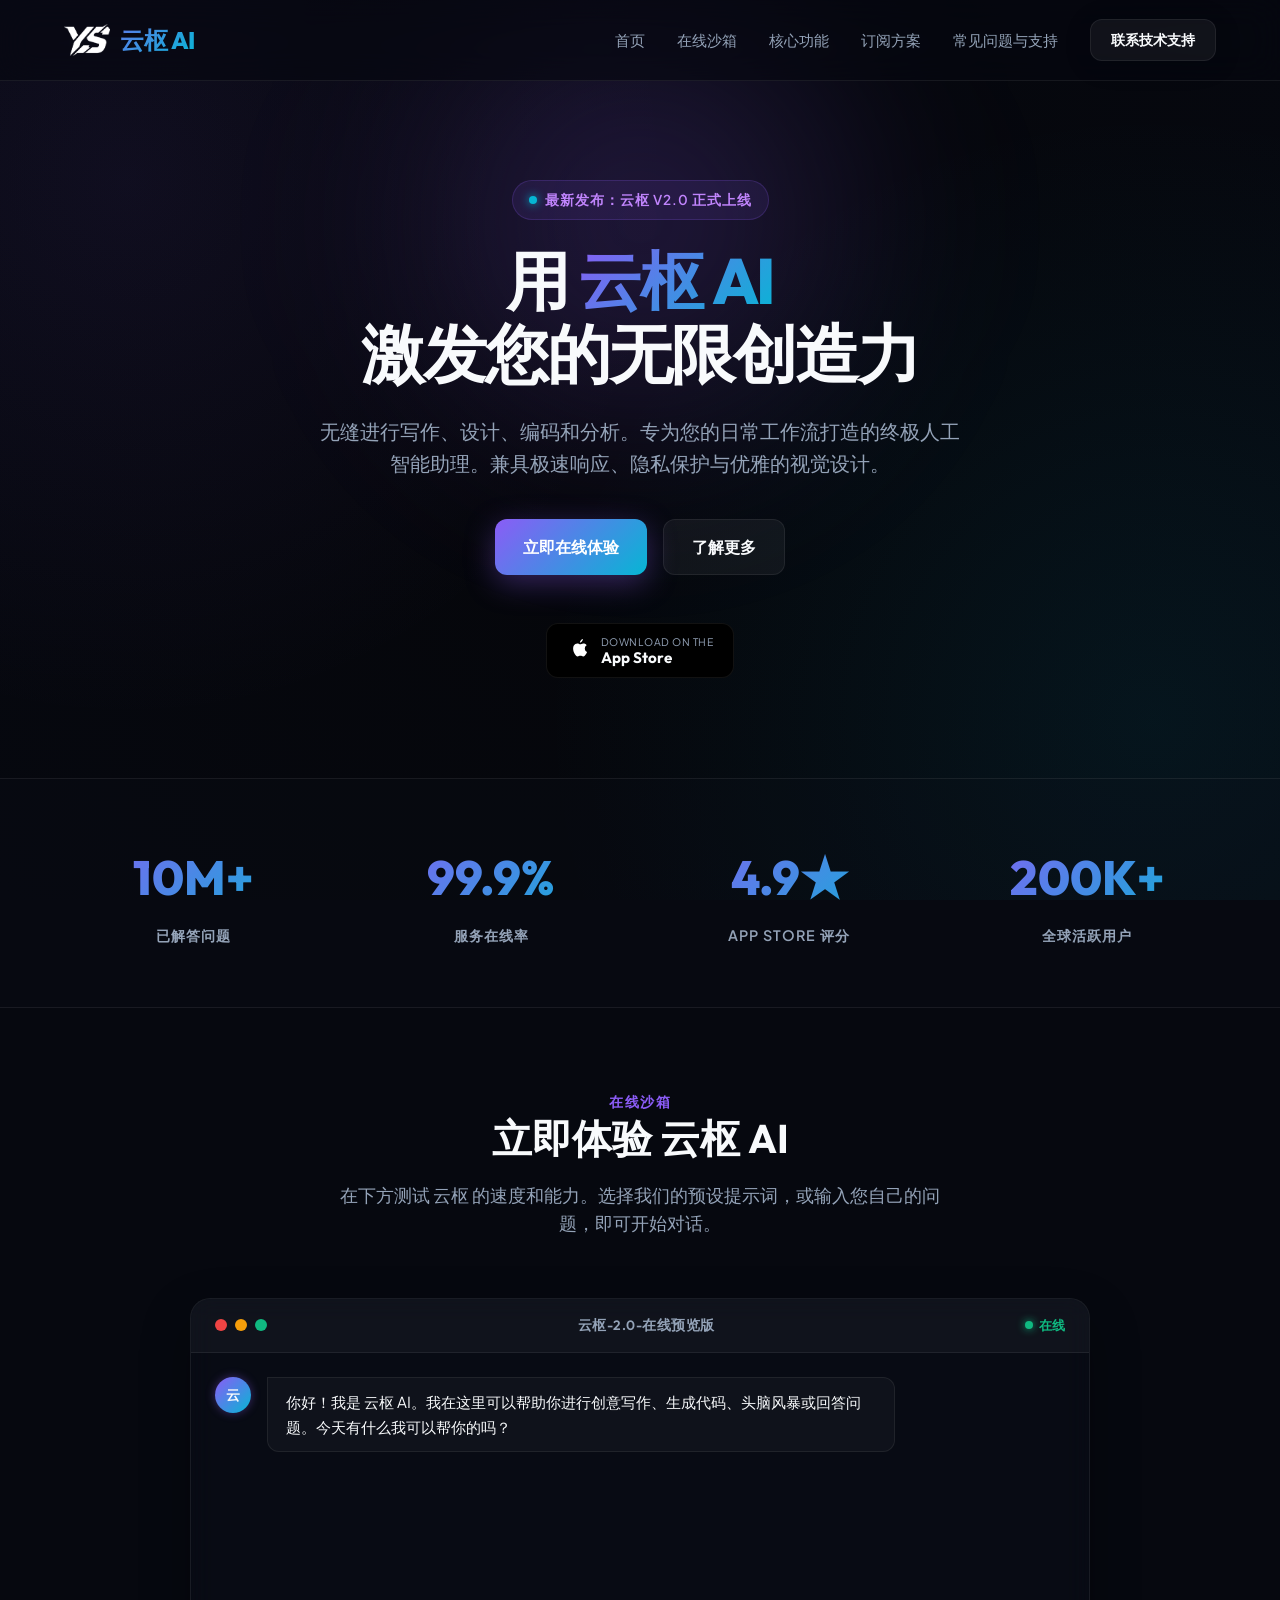
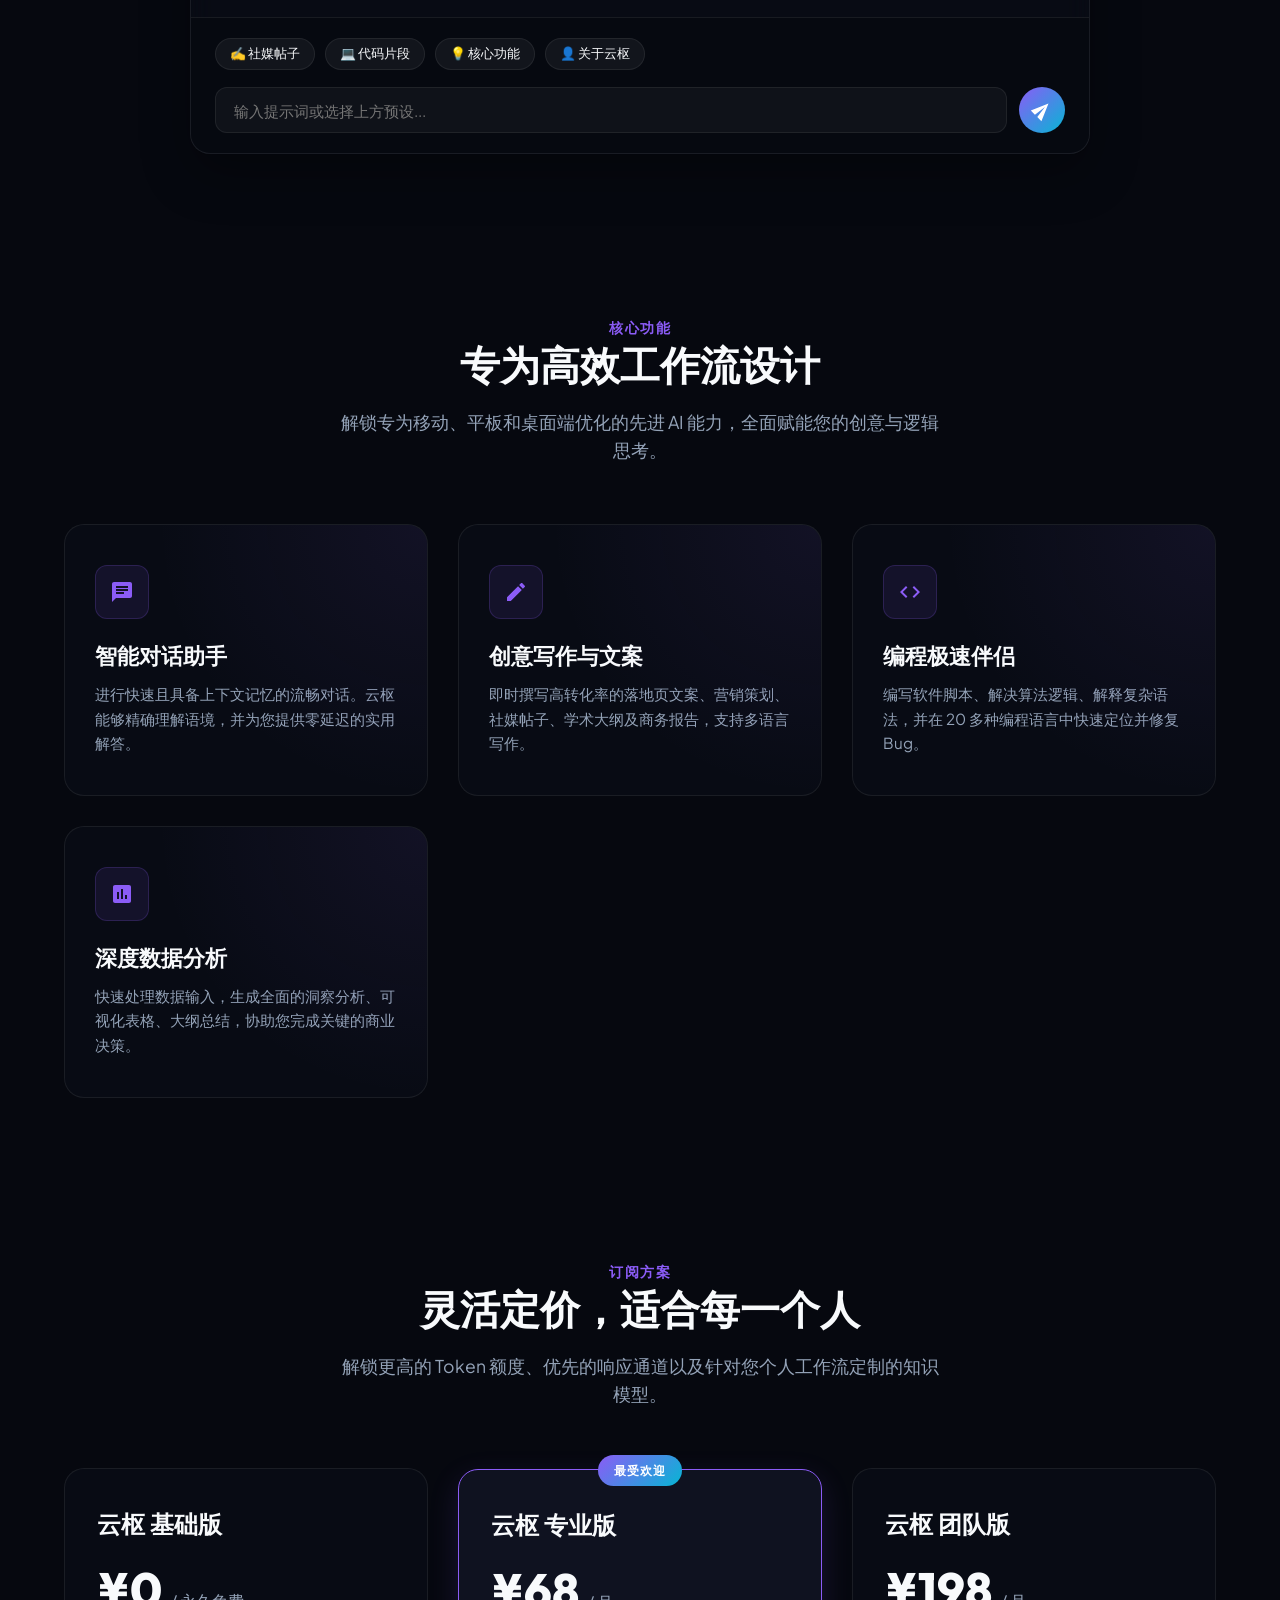
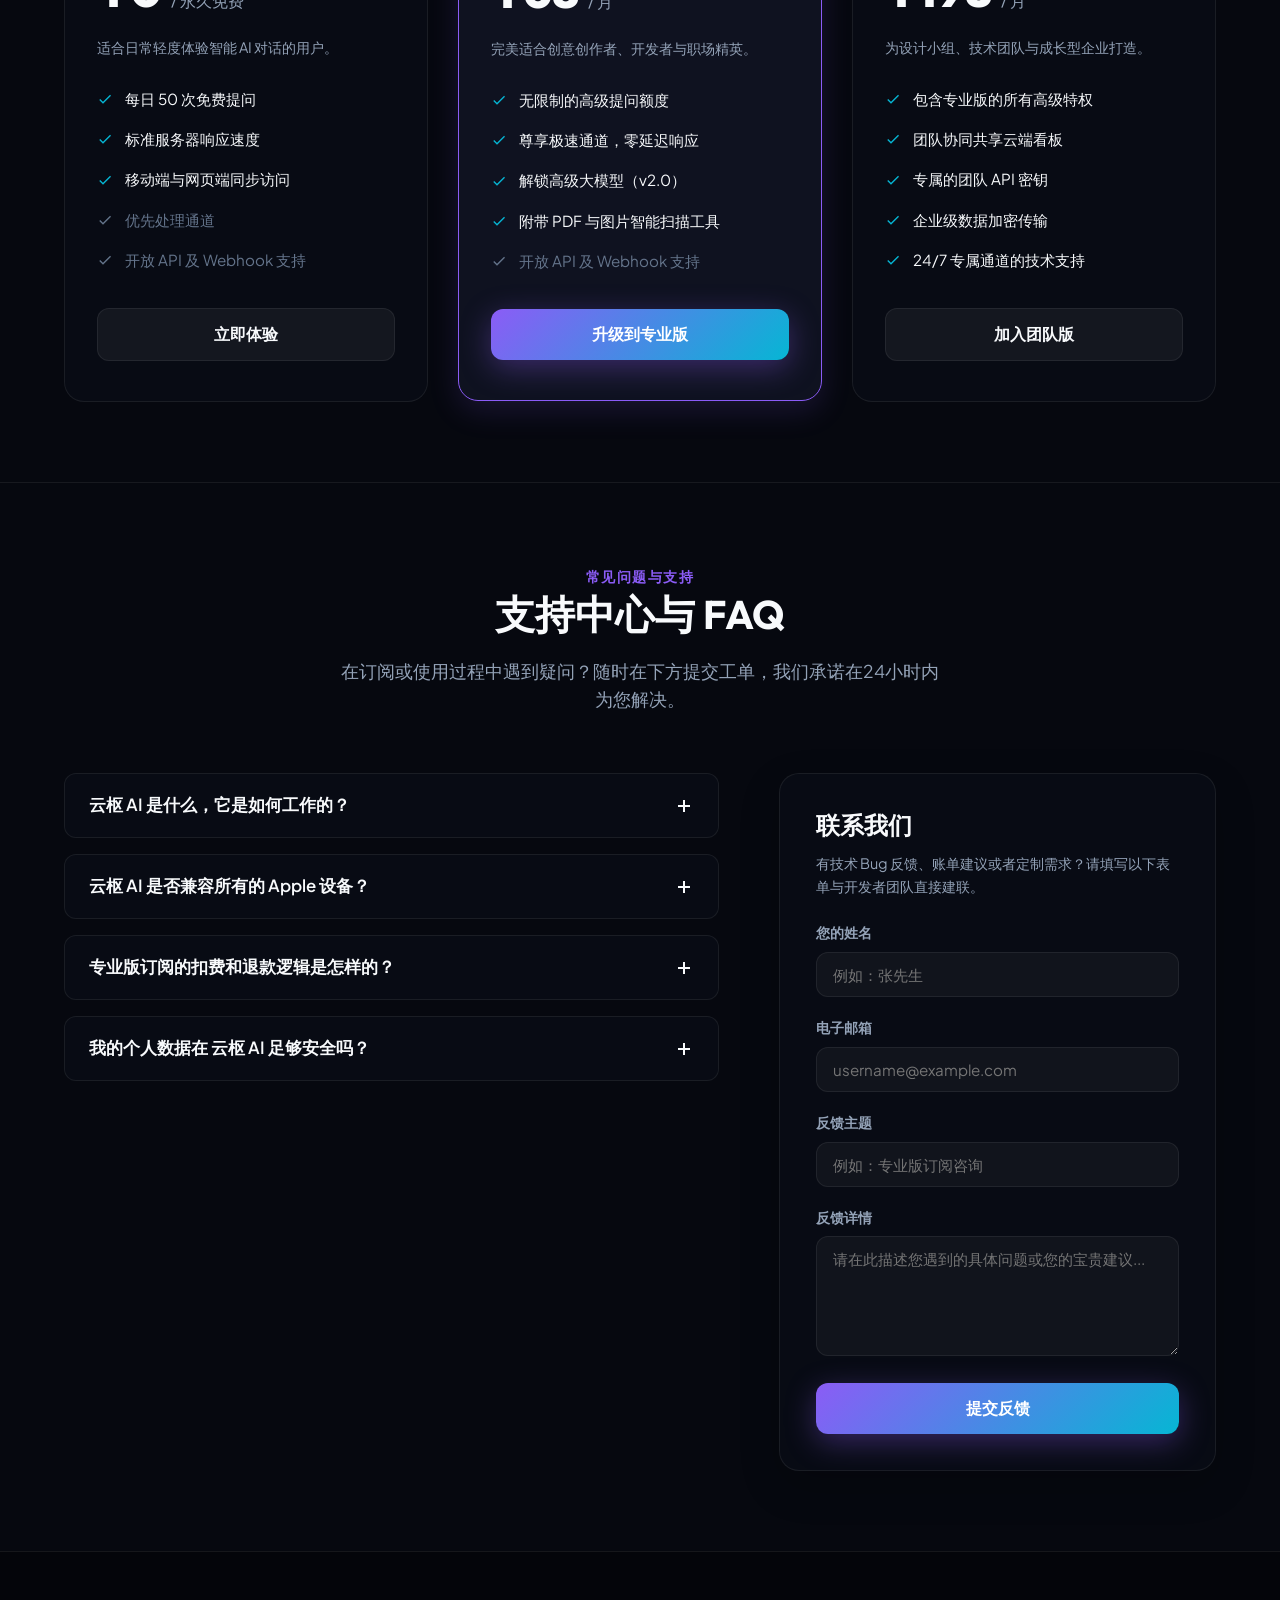
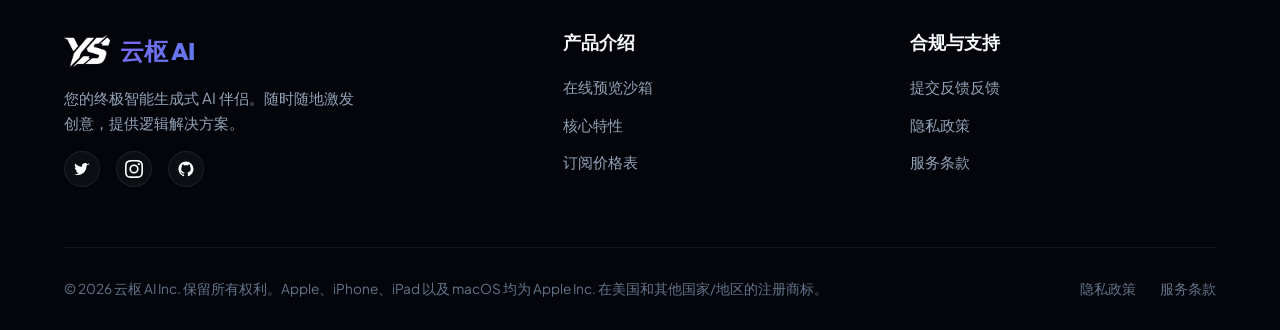
==== index.html @ c5711a29 "feat: init Yunshu AI official website landing page and policy pages" ====
<!DOCTYPE html>
<html lang="zh-CN">
<head>
  <meta charset="UTF-8">
  <meta name="viewport" content="width=device-width, initial-scale=1.0">
  <title>云枢 AI - 专为 iOS 与 macOS 打造的新一代 AI 伴侣</title>
  <meta name="description" content="云枢 AI 是一款旨在帮助您写作、编程、设计和创作的终极人工智能。速度飞快、保护隐私，并完美融入 Apple 生态系统。">
  
  <!-- SEO Tags -->
  <meta property="og:title" content="云枢 AI - 新一代 AI 智能助理">
  <meta property="og:description" content="无缝进行写作、设计、编码和分析。专为您的日常工作流打造的终极人工智能助理。">
  <meta property="og:type" content="website">
  
  <!-- Stylesheets -->
  <link rel="stylesheet" href="index.css">
</head>
<body>

  <!-- 头部 / 导航栏 -->
  <header class="header">
    <div class="container nav-container">
      <a href="index.html" class="logo">
        <img src="logo.png" alt="云枢 AI Logo" class="logo-img">
        云枢 AI
      </a>
      
      <nav class="nav-links" id="nav-links">
        <a href="#hero" class="nav-link">首页</a>
        <a href="#playground" class="nav-link">在线沙箱</a>
        <a href="#features" class="nav-link">核心功能</a>
        <a href="#pricing" class="nav-link">订阅方案</a>
        <a href="#faq" class="nav-link">常见问题与支持</a>
        <button class="nav-btn" onclick="window.location.href='#faq'">联系技术支持</button>
      </nav>

      <div class="menu-toggle" id="menu-toggle">
        <span></span>
        <span></span>
        <span></span>
      </div>
    </div>
  </header>

  <!-- 英雄展示区 -->
  <section id="hero" class="hero">
    <div class="hero-glow"></div>
    <div class="container">
      <div class="badge">
        <span class="badge-dot"></span>
        最新发布：云枢 v2.0 正式上线
      </div>
      
      <h1 class="hero-title">
        用 <span>云枢 AI</span> <br>激发您的无限创造力
      </h1>
      
      <p class="hero-desc">
        无缝进行写作、设计、编码和分析。专为您的日常工作流打造的终极人工智能助理。兼具极速响应、隐私保护与优雅的视觉设计。
      </p>
      
      <div class="hero-ctas">
        <a href="#playground" class="btn btn-primary">立即在线体验</a>
        <a href="#features" class="btn btn-secondary">了解更多</a>
      </div>

      <div class="app-badges">
        <a href="#" class="store-badge" id="download-appstore">
          <svg viewBox="0 0 512 512">
            <path d="M380.6 222.8c-1.9-46.7 38.1-69.1 40-70.2-21.7-31.9-55.8-36.2-67.7-36.7-28.5-2.9-55.8 17-70.3 17-14.4 0-37.1-16.7-60.7-16.2-31 0.4-59.7 18-75.7 45.8-32.5 56.4-8.3 140.3 23 185.5 15.4 22.2 33.3 46.9 57.3 46 23.2-0.9 31.9-15 60.1-15 28.1 0 36.1 15 60.3 14.4 24.7-0.4 40.4-22.3 55.5-44.3 17.5-25.5 24.7-50.2 25.1-51.5-0.5-0.2-48.3-18.5-48.8-74.1zM317.9 76.5c23.2-28.2 22.1-53.7 22.1-53.7s-22.4 0.9-45.6 28.2c-20.7 24.3-18.6 48.7-18.6 48.7s20.6 1.8 42.1-23.2z"/>
          </svg>
          <div class="store-badge-text">
            <span class="store-badge-subtext">Download on the</span>
            <span class="store-badge-maintext">App Store</span>
          </div>
        </a>
      </div>
    </div>
  </section>

  <!-- 数据统计区 -->
  <section class="stats-section">
    <div class="container stats-grid">
      <div class="stat-item">
        <span class="stat-number">10M+</span>
        <span class="stat-label">已解答问题</span>
      </div>
      <div class="stat-item">
        <span class="stat-number">99.9%</span>
        <span class="stat-label">服务在线率</span>
      </div>
      <div class="stat-item">
        <span class="stat-number">4.9★</span>
        <span class="stat-label">App Store 评分</span>
      </div>
      <div class="stat-item">
        <span class="stat-number">200K+</span>
        <span class="stat-label">全球活跃用户</span>
      </div>
    </div>
  </section>

  <!-- 互动沙箱 -->
  <section id="playground" class="playground-section">
    <div class="container">
      <div class="section-header">
        <span class="section-subtitle">在线沙箱</span>
        <h2 class="section-title">立即体验 云枢 AI</h2>
        <p class="section-desc">在下方测试 云枢 的速度和能力。选择我们的预设提示词，或输入您自己的问题，即可开始对话。</p>
      </div>

      <div class="simulator-container">
        <!-- 模拟器头部 -->
        <div class="sim-header">
          <div class="sim-dots">
            <div class="sim-dot sim-dot-red"></div>
            <div class="sim-dot sim-dot-yellow"></div>
            <div class="sim-dot sim-dot-green"></div>
          </div>
          <div class="sim-title">云枢-2.0-在线预览版</div>
          <div class="sim-status">
            <span class="sim-status-dot"></span>
            在线
          </div>
        </div>

        <!-- 聊天历史区 -->
        <div class="sim-body">
          <div class="chat-history" id="chat-history">
            <!-- 初始欢迎语 -->
            <div class="chat-msg chat-msg-bot">
              <div class="chat-avatar chat-avatar-bot">云</div>
              <div class="chat-bubble chat-bubble-bot">
                你好！我是 云枢 AI。我在这里可以帮助你进行创意写作、生成代码、头脑风暴或回答问题。今天有什么我可以帮你的吗？
              </div>
            </div>
          </div>

          <!-- 输入区域 -->
          <div class="sim-input-area">
            <div class="sim-prompts">
              <button class="sim-prompt-tag" data-prompt="写一篇关于 AI 的社媒帖子。">✍️ 社媒帖子</button>
              <button class="sim-prompt-tag" data-prompt="生成一个网页设计的代码片段。">💻 代码片段</button>
              <button class="sim-prompt-tag" data-prompt="你能帮我做什么？">💡 核心功能</button>
              <button class="sim-prompt-tag" data-prompt="谁创造了你？">👤 关于云枢</button>
            </div>
            
            <form class="sim-form" id="sim-form">
              <input type="text" class="sim-input" id="sim-input" placeholder="输入提示词或选择上方预设..." autocomplete="off">
              <button type="submit" class="sim-send-btn">
                <svg viewBox="0 0 24 24">
                  <path d="M2.01 21L23 12 2.01 3 2 10l15 2-15 2z"/>
                </svg>
              </button>
            </form>
          </div>
        </div>
      </div>
    </div>
  </section>

  <!-- 核心功能区 -->
  <section id="features" class="features-section">
    <div class="container">
      <div class="section-header">
        <span class="section-subtitle">核心功能</span>
        <h2 class="section-title">专为高效工作流设计</h2>
        <p class="section-desc">解锁专为移动、平板和桌面端优化的先进 AI 能力，全面赋能您的创意与逻辑思考。</p>
      </div>

      <div class="features-grid">
        <!-- 功能 1 -->
        <div class="feature-card">
          <div class="feature-icon-wrapper">
            <!-- 消息气泡图标 -->
            <svg viewBox="0 0 24 24"><path d="M20 2H4c-1.1 0-1.99.9-1.99 2L2 22l4-4h14c1.1 0 2-.9 2-2V4c0-1.1-.9-2-2-2zM6 9h12v2H6V9zm8 5H6v-2h8v2zm4-6H6V6h12v2z"/></svg>
          </div>
          <h3 class="feature-title">智能对话助手</h3>
          <p class="feature-text">进行快速且具备上下文记忆的流畅对话。云枢 能够精确理解语境，并为您提供零延迟的实用解答。</p>
        </div>

        <!-- 功能 2 -->
        <div class="feature-card">
          <div class="feature-icon-wrapper">
            <!-- 笔/编辑图标 -->
            <svg viewBox="0 0 24 24"><path d="M3 17.25V21h3.75L17.81 9.94l-3.75-3.75L3 17.25zM20.71 7.04c.39-.39.39-1.02 0-1.41l-2.34-2.34c-.39-.39-1.02-.39-1.41 0l-1.83 1.83 3.75 3.75 1.83-1.83z"/></svg>
          </div>
          <h3 class="feature-title">创意写作与文案</h3>
          <p class="feature-text">即时撰写高转化率的落地页文案、营销策划、社媒帖子、学术大纲及商务报告，支持多语言写作。</p>
        </div>

        <!-- 功能 3 -->
        <div class="feature-card">
          <div class="feature-icon-wrapper">
            <!-- 代码图标 -->
            <svg viewBox="0 0 24 24"><path d="M9.4 16.6L4.8 12l4.6-4.6L8 6l-6 6 6 6 1.4-1.4zm5.2 0l4.6-4.6-4.6-4.6L16 6l6 6-6 6-1.4-1.4z"/></svg>
          </div>
          <h3 class="feature-title">编程极速伴侣</h3>
          <p class="feature-text">编写软件脚本、解决算法逻辑、解释复杂语法，并在 20 多种编程语言中快速定位并修复 Bug。</p>
        </div>

        <!-- 功能 4 -->
        <div class="feature-card">
          <div class="feature-icon-wrapper">
            <!-- 统计图表图标 -->
            <svg viewBox="0 0 24 24"><path d="M19 3H5c-1.1 0-2 .9-2 2v14c0 1.1.9 2 2 2h14c1.1 0 2-.9 2-2V5c0-1.1-.9-2-2-2zM9 17H7v-7h2v7zm4 0h-2V7h2v10zm4 0h-2v-4h2v4z"/></svg>
          </div>
          <h3 class="feature-title">深度数据分析</h3>
          <p class="feature-text">快速处理数据输入，生成全面的洞察分析、可视化表格、大纲总结，协助您完成关键的商业决策。</p>
        </div>
      </div>
    </div>
  </section>

  <!-- 订阅方案区 -->
  <section id="pricing" class="pricing-section">
    <div class="container">
      <div class="section-header">
        <span class="section-subtitle">订阅方案</span>
        <h2 class="section-title">灵活定价，适合每一个人</h2>
        <p class="section-desc">解锁更高的 Token 额度、优先的响应通道以及针对您个人工作流定制的知识模型。</p>
      </div>

      <div class="pricing-grid">
        <!-- 方案 1 -->
        <div class="pricing-card">
          <div class="price-header">
            <h3 class="price-name">云枢 基础版</h3>
            <div class="price-cost">¥0 <span>/ 永久免费</span></div>
            <p class="price-desc">适合日常轻度体验智能 AI 对话的用户。</p>
          </div>
          <ul class="price-features">
            <li><svg viewBox="0 0 24 24"><path d="M9 16.17L4.83 12l-1.42 1.41L9 19 21 7l-1.41-1.41z"/></svg> 每日 50 次免费提问</li>
            <li><svg viewBox="0 0 24 24"><path d="M9 16.17L4.83 12l-1.42 1.41L9 19 21 7l-1.41-1.41z"/></svg> 标准服务器响应速度</li>
            <li><svg viewBox="0 0 24 24"><path d="M9 16.17L4.83 12l-1.42 1.41L9 19 21 7l-1.41-1.41z"/></svg> 移动端与网页端同步访问</li>
            <li class="disabled"><svg viewBox="0 0 24 24"><path d="M9 16.17L4.83 12l-1.42 1.41L9 19 21 7l-1.41-1.41z"/></svg> 优先处理通道</li>
            <li class="disabled"><svg viewBox="0 0 24 24"><path d="M9 16.17L4.83 12l-1.42 1.41L9 19 21 7l-1.41-1.41z"/></svg> 开放 API 及 Webhook 支持</li>
          </ul>
          <button class="btn btn-secondary price-btn" onclick="window.location.href='#faq'">立即体验</button>
        </div>

        <!-- 方案 2 -->
        <div class="pricing-card popular">
          <span class="popular-badge">最受欢迎</span>
          <div class="price-header">
            <h3 class="price-name">云枢 专业版</h3>
            <div class="price-cost">¥68 <span>/ 月</span></div>
            <p class="price-desc">完美适合创意创作者、开发者与职场精英。</p>
          </div>
          <ul class="price-features">
            <li><svg viewBox="0 0 24 24"><path d="M9 16.17L4.83 12l-1.42 1.41L9 19 21 7l-1.41-1.41z"/></svg> 无限制的高级提问额度</li>
            <li><svg viewBox="0 0 24 24"><path d="M9 16.17L4.83 12l-1.42 1.41L9 19 21 7l-1.41-1.41z"/></svg> 尊享极速通道，零延迟响应</li>
            <li><svg viewBox="0 0 24 24"><path d="M9 16.17L4.83 12l-1.42 1.41L9 19 21 7l-1.41-1.41z"/></svg> 解锁高级大模型（v2.0）</li>
            <li><svg viewBox="0 0 24 24"><path d="M9 16.17L4.83 12l-1.42 1.41L9 19 21 7l-1.41-1.41z"/></svg> 附带 PDF 与图片智能扫描工具</li>
            <li class="disabled"><svg viewBox="0 0 24 24"><path d="M9 16.17L4.83 12l-1.42 1.41L9 19 21 7l-1.41-1.41z"/></svg> 开放 API 及 Webhook 支持</li>
          </ul>
          <button class="btn btn-primary price-btn" onclick="window.location.href='#faq'">升级到专业版</button>
        </div>

        <!-- 方案 3 -->
        <div class="pricing-card">
          <div class="price-header">
            <h3 class="price-name">云枢 团队版</h3>
            <div class="price-cost">¥198 <span>/ 月</span></div>
            <p class="price-desc">为设计小组、技术团队与成长型企业打造。</p>
          </div>
          <ul class="price-features">
            <li><svg viewBox="0 0 24 24"><path d="M9 16.17L4.83 12l-1.42 1.41L9 19 21 7l-1.41-1.41z"/></svg> 包含专业版的所有高级特权</li>
            <li><svg viewBox="0 0 24 24"><path d="M9 16.17L4.83 12l-1.42 1.41L9 19 21 7l-1.41-1.41z"/></svg> 团队协同共享云端看板</li>
            <li><svg viewBox="0 0 24 24"><path d="M9 16.17L4.83 12l-1.42 1.41L9 19 21 7l-1.41-1.41z"/></svg> 专属的团队 API 密钥</li>
            <li><svg viewBox="0 0 24 24"><path d="M9 16.17L4.83 12l-1.42 1.41L9 19 21 7l-1.41-1.41z"/></svg> 企业级数据加密传输</li>
            <li><svg viewBox="0 0 24 24"><path d="M9 16.17L4.83 12l-1.42 1.41L9 19 21 7l-1.41-1.41z"/></svg> 24/7 专属通道的技术支持</li>
          </ul>
          <button class="btn btn-secondary price-btn" onclick="window.location.href='#faq'">加入团队版</button>
        </div>
      </div>
    </div>
  </section>

  <!-- 常见问题及反馈区 -->
  <section id="faq" class="faq-support-section">
    <div class="container">
      <div class="section-header">
        <span class="section-subtitle">常见问题与支持</span>
        <h2 class="section-title">支持中心与 FAQ</h2>
        <p class="section-desc">在订阅或使用过程中遇到疑问？随时在下方提交工单，我们承诺在24小时内为您解决。</p>
      </div>

      <div class="faq-support-grid">
        <!-- 折叠 FAQ 列表 -->
        <div class="faq-list">
          <div class="faq-item">
            <button class="faq-question">
              云枢 AI 是什么，它是如何工作的？
              <span class="faq-icon"></span>
            </button>
            <div class="faq-answer">
              <p>云枢 AI 是一款新一代的智能生成式助手，基于高度优化的深度学习语言模型运行。它可以与您的客户端应用安全连接，对您的自然语言指令进行深度意图解析，并实时生成相应的文字、代码或分析方案。</p>
            </div>
          </div>

          <div class="faq-item">
            <button class="faq-question">
              云枢 AI 是否兼容所有的 Apple 设备？
              <span class="faq-icon"></span>
            </button>
            <div class="faq-answer">
              <p>是的！云枢 AI 原生支持 iOS (iPhone)、iPadOS (iPad) 以及 macOS (Mac) 系统。您在 App Store 中购买的专业订阅会自动同步到您的 iCloud 账户中，实现多端无缝使用。</p>
            </div>
          </div>

          <div class="faq-item">
            <button class="faq-question">
              专业版订阅的扣费和退款逻辑是怎样的？
              <span class="faq-icon"></span>
            </button>
            <div class="faq-answer">
              <p>所有的付款均通过苹果官方 App Store 的应用内购买 (In-App Purchase) 体系处理，安全合规。您可以随时在 iOS 系统的 Apple ID 订阅管理面板中修改或取消自动续费。退款事项需遵守 App Store 标准退款协议进行办理。</p>
            </div>
          </div>

          <div class="faq-item">
            <button class="faq-question">
              我的个人数据在 云枢 AI 足够安全吗？
              <span class="faq-icon"></span>
            </button>
            <div class="faq-answer">
              <p>我们极其重视隐私保护。所有数据通信都使用 TLS 1.3 等行业领先的传输加密技术。未经您的明确授权，我们不会保留或训练您的对话记录与图片数据，确保您的创作属于隐私且归您个人所有。</p>
            </div>
          </div>
        </div>

        <!-- 提审联系表单 -->
        <div class="support-card">
          <h3 class="support-title">联系我们</h3>
          <p class="support-desc">有技术 Bug 反馈、账单建议或者定制需求？请填写以下表单与开发者团队直接建联。</p>
          
          <form id="support-form">
            <div class="form-group">
              <label for="name" class="form-label">您的姓名</label>
              <input type="text" id="name" class="form-control" placeholder="例如：张先生" required>
            </div>
            
            <div class="form-group">
              <label for="email" class="form-label">电子邮箱</label>
              <input type="email" id="email" class="form-control" placeholder="username@example.com" required>
            </div>
            
            <div class="form-group">
              <label for="subject" class="form-label">反馈主题</label>
              <input type="text" id="subject" class="form-control" placeholder="例如：专业版订阅咨询" required>
            </div>
            
            <div class="form-group">
              <label for="message" class="form-label">反馈详情</label>
              <textarea id="message" class="form-control" placeholder="请在此描述您遇到的具体问题或您的宝贵建议..." required></textarea>
            </div>
            
            <button type="submit" class="btn btn-primary form-submit-btn">提交反馈</button>
            
            <!-- 提交成功提示 -->
            <div class="form-success-msg" id="form-success">
              ✓ 信息发送成功！我们的技术团队将尽快与您建联。
            </div>
          </form>
        </div>
      </div>
    </div>
  </section>

  <!-- 页脚 -->
  <footer class="footer">
    <div class="container">
      <div class="footer-grid">
        <div class="footer-brand">
          <a href="#" class="logo">
            <img src="logo.png" alt="云枢 AI Logo" class="logo-img">
            云枢 AI
          </a>
          <p class="footer-desc">您的终极智能生成式 AI 伴侣。随时随地激发创意，提供逻辑解决方案。</p>
          <div class="footer-socials">
            <a href="#" class="social-link">
              <svg viewBox="0 0 24 24"><path d="M22.46 6c-.77.35-1.6.58-2.46.69.88-.53 1.56-1.37 1.88-2.38-.83.5-1.75.85-2.72 1.05C18.37 4.5 17.26 4 16 4c-2.35 0-4.27 1.92-4.27 4.29 0 .34.04.67.11.98C8.28 9.09 5.11 7.38 3 4.79c-.37.63-.58 1.37-.58 2.15 0 1.49.75 2.81 1.91 3.56-.71 0-1.37-.2-1.95-.5v.03c0 2.08 1.48 3.82 3.44 4.21a4.2 4.2 0 0 1-1.93.07 4.28 4.28 0 0 0 4 2.98 8.6 8.6 0 0 1-5.36 1.85c-.35 0-.69-.02-1.03-.06A12.08 12.08 0 0 0 6.29 20c7.55 0 11.68-6.26 11.68-11.68 0-.18 0-.35-.01-.53.8-.57 1.5-1.3 2.05-2.13h-.05z"/></svg>
            </a>
            <a href="#" class="social-link">
              <svg viewBox="0 0 24 24"><path d="M12 2.163c3.204 0 3.584.012 4.85.07 3.252.148 4.771 1.691 4.919 4.919.058 1.265.069 1.645.069 4.849 0 3.205-.012 3.584-.069 4.849-.149 3.225-1.664 4.771-4.919 4.919-1.266.058-1.644.07-4.85.07-3.204 0-3.584-.012-4.849-.07-3.26-.149-4.771-1.699-4.919-4.92-.058-1.265-.07-1.644-.07-4.849 0-3.204.013-3.583.07-4.849.149-3.227 1.664-4.771 4.919-4.919 1.266-.057 1.645-.069 4.849-.069zM12 0C8.741 0 8.333.014 7.053.072 2.695.272.273 2.69.073 7.051.014 8.333 0 8.741 0 12c0 3.259.014 3.668.072 4.948.2 4.358 2.618 6.78 6.98 6.98 1.281.058 1.689.072 4.948.072 3.259 0 3.668-.014 4.948-.072 4.354-.2 6.782-2.618 6.979-6.98.059-1.28.073-1.689.073-4.948 0-3.259-.014-3.667-.072-4.947-.196-4.354-2.617-6.78-6.979-6.98C15.668.014 15.259 0 12 0zm0 5.838a6.162 6.162 0 1 0 0 12.324 6.162 6.162 0 0 0 0-12.324zM12 16a4 4 0 1 1 0-8 4 4 0 0 1 0 8zm6.406-11.845a1.44 1.44 0 1 0 0 2.881 1.44 1.44 0 0 0 0-2.881z"/></svg>
            </a>
            <a href="#" class="social-link">
              <svg viewBox="0 0 24 24"><path d="M12 2C6.48 2 2 6.48 2 12c0 4.42 2.87 8.17 6.84 9.5.5.08.66-.23.66-.5v-1.69c-2.77.6-3.36-1.34-3.36-1.34-.46-1.16-1.11-1.47-1.11-1.47-.9-.62.07-.6.07-.6 1 .07 1.53 1.03 1.53 1.03.9 1.52 2.34 1.07 2.91.83.09-.65.35-1.09.63-1.34-2.22-.25-4.55-1.11-4.55-4.92 0-1.11.38-2 1.03-2.71-.1-.25-.45-1.29.1-2.64 0 0 .84-.27 2.75 1.02.79-.22 1.65-.33 2.5-.33.85 0 1.71.11 2.5.33 1.91-1.29 2.75-1.02 2.75-1.02.55 1.35.2 2.39.1 2.64.65.71 1.03 1.6 1.03 2.71 0 3.82-2.34 4.66-4.57 4.91.36.31.69.92.69 1.85V21c0 .27.16.59.67.5C19.14 20.16 22 16.42 22 12A10 10 0 0 0 12 2z"/></svg>
            </a>
          </div>
        </div>

        <div class="footer-links-col">
          <h4 class="footer-links-title">产品介绍</h4>
          <ul class="footer-links">
            <li><a href="#playground" class="footer-link">在线预览沙箱</a></li>
            <li><a href="#features" class="footer-link">核心特性</a></li>
            <li><a href="#pricing" class="footer-link">订阅价格表</a></li>
          </ul>
        </div>

        <div class="footer-links-col">
          <h4 class="footer-links-title">合规与支持</h4>
          <ul class="footer-links">
            <li><a href="#faq" class="footer-link">提交反馈反馈</a></li>
            <li><a href="privacy.html" class="footer-link">隐私政策</a></li>
            <li><a href="terms.html" class="footer-link">服务条款</a></li>
          </ul>
        </div>
      </div>

      <div class="footer-bottom">
        <p>&copy; 2026 云枢 AI Inc. 保留所有权利。Apple、iPhone、iPad 以及 macOS 均为 Apple Inc. 在美国和其他国家/地区的注册商标。</p>
        <div class="footer-bottom-links">
          <a href="privacy.html" class="footer-bottom-link">隐私政策</a>
          <a href="terms.html" class="footer-bottom-link">服务条款</a>
        </div>
      </div>
    </div>
  </footer>

  <!-- Scripts -->
  <script src="app.js"></script>
</body>
</html>
---- index.css ----
@import url('https://fonts.googleapis.com/css2?family=Outfit:wght@300;400;500;600;700;800&family=Plus+Jakarta+Sans:wght@300;400;500;600;700&display=swap');

/* --- DESIGN SYSTEM TOKENS --- */
:root {
  --font-title: 'Outfit', -apple-system, BlinkMacSystemFont, "Segoe UI", Roboto, sans-serif;
  --font-body: 'Plus Jakarta Sans', -apple-system, BlinkMacSystemFont, "Segoe UI", Roboto, sans-serif;

  /* Colors */
  --bg-main: #06080F;
  --bg-card: rgba(13, 17, 28, 0.45);
  --bg-card-hover: rgba(20, 27, 45, 0.6);
  --border-color: rgba(255, 255, 255, 0.07);
  --border-hover: rgba(139, 92, 246, 0.3);
  
  --primary: #8B5CF6;       /* Violet */
  --primary-rgb: 139, 92, 246;
  --secondary: #06B6D4;     /* Cyan */
  --secondary-rgb: 6, 182, 212;
  --accent: #EC4899;        /* Pink */
  
  --text-main: #F8FAFC;
  --text-muted: #94A3B8;
  --text-dark: #64748B;
  
  /* Gradients */
  --grad-hero: linear-gradient(135deg, #8B5CF6 0%, #06B6D4 100%);
  --grad-accent: linear-gradient(135deg, #EC4899 0%, #8B5CF6 100%);
  --grad-dark: linear-gradient(180deg, #090D1A 0%, #05070C 100%);
  
  /* Layout */
  --max-width: 1200px;
  --radius-lg: 20px;
  --radius-md: 12px;
  --radius-sm: 8px;
  --transition: all 0.3s cubic-bezier(0.4, 0, 0.2, 1);
}

/* --- RESET & BASIC STYLES --- */
*, *::before, *::after {
  box-sizing: border-box;
  margin: 0;
  padding: 0;
}

html {
  scroll-behavior: smooth;
  font-size: 16px;
}

body {
  background-color: var(--bg-main);
  background-image: 
    radial-gradient(circle at 10% 20%, rgba(139, 92, 246, 0.08) 0%, transparent 40%),
    radial-gradient(circle at 90% 80%, rgba(6, 182, 212, 0.08) 0%, transparent 45%),
    radial-gradient(circle at 50% 50%, rgba(5, 6, 10, 1) 0%, rgba(6, 8, 15, 1) 100%);
  background-attachment: fixed;
  color: var(--text-main);
  font-family: var(--font-body);
  line-height: 1.6;
  overflow-x: hidden;
  -webkit-font-smoothing: antialiased;
}

h1, h2, h3, h4, h5, h6 {
  font-family: var(--font-title);
  font-weight: 700;
  line-height: 1.25;
}

a {
  color: inherit;
  text-decoration: none;
  transition: var(--transition);
}

img {
  max-width: 100%;
  height: auto;
  display: block;
}

button, input, textarea {
  font-family: inherit;
  background: none;
  border: none;
  color: inherit;
}

/* --- SCROLLBAR --- */
::-webkit-scrollbar {
  width: 10px;
}
::-webkit-scrollbar-track {
  background: var(--bg-main);
}
::-webkit-scrollbar-thumb {
  background: rgba(255, 255, 255, 0.1);
  border-radius: 5px;
}
::-webkit-scrollbar-thumb:hover {
  background: var(--primary);
}

/* --- CONTAINER --- */
.container {
  width: 100%;
  max-width: var(--max-width);
  margin: 0 auto;
  padding: 0 24px;
}

/* --- HEADER & NAVIGATION --- */
.header {
  position: fixed;
  top: 0;
  left: 0;
  width: 100%;
  z-index: 1000;
  background: rgba(6, 8, 15, 0.6);
  backdrop-filter: blur(16px);
  -webkit-backdrop-filter: blur(16px);
  border-bottom: 1px solid var(--border-color);
  transition: var(--transition);
}

.header.scrolled {
  background: rgba(6, 8, 15, 0.85);
  border-bottom-color: rgba(255, 255, 255, 0.1);
}

.nav-container {
  display: flex;
  justify-content: space-between;
  align-items: center;
  height: 80px;
}

.logo {
  display: flex;
  align-items: center;
  gap: 10px;
  font-family: var(--font-title);
  font-size: 1.5rem;
  font-weight: 800;
  letter-spacing: -0.5px;
  background: var(--grad-hero);
  -webkit-background-clip: text;
  -webkit-text-fill-color: transparent;
}

.logo-img {
  height: 32px;
  width: auto;
  display: block;
  filter: invert(1) brightness(1.2);
  transition: var(--transition);
}

.logo-img:hover {
  filter: invert(1) brightness(1.5) drop-shadow(0 0 10px rgba(139, 92, 246, 0.6));
}

.nav-links {
  display: flex;
  align-items: center;
  gap: 32px;
}

.nav-link {
  font-weight: 500;
  color: var(--text-muted);
  font-size: 0.95rem;
}

.nav-link:hover, .nav-link.active {
  color: var(--text-main);
  text-shadow: 0 0 8px rgba(255, 255, 255, 0.3);
}

.nav-btn {
  display: inline-flex;
  align-items: center;
  justify-content: center;
  padding: 10px 20px;
  background: rgba(255, 255, 255, 0.05);
  border: 1px solid var(--border-color);
  border-radius: var(--radius-md);
  font-weight: 600;
  font-size: 0.9rem;
  cursor: pointer;
  box-shadow: 0 4px 30px rgba(0, 0, 0, 0.1);
}

.nav-btn:hover {
  background: var(--grad-hero);
  border-color: transparent;
  box-shadow: 0 0 20px rgba(139, 92, 246, 0.4);
  transform: translateY(-2px);
}

.menu-toggle {
  display: none;
  flex-direction: column;
  gap: 6px;
  cursor: pointer;
  z-index: 1001;
}

.menu-toggle span {
  display: block;
  width: 25px;
  height: 2px;
  background-color: var(--text-main);
  border-radius: 2px;
  transition: var(--transition);
}

/* --- BUTTONS --- */
.btn {
  display: inline-flex;
  align-items: center;
  justify-content: center;
  gap: 8px;
  padding: 14px 28px;
  border-radius: var(--radius-md);
  font-weight: 600;
  font-size: 1rem;
  cursor: pointer;
  transition: var(--transition);
}

.btn-primary {
  background: var(--grad-hero);
  color: #fff;
  box-shadow: 0 8px 30px rgba(139, 92, 246, 0.35);
  position: relative;
  overflow: hidden;
}

.btn-primary::before {
  content: '';
  position: absolute;
  top: 0;
  left: -100%;
  width: 100%;
  height: 100%;
  background: linear-gradient(
    90deg,
    transparent,
    rgba(255, 255, 255, 0.2),
    transparent
  );
  transition: 0.5s;
}

.btn-primary:hover::before {
  left: 100%;
}

.btn-primary:hover {
  transform: translateY(-2px);
  box-shadow: 0 12px 35px rgba(139, 92, 246, 0.5);
}

.btn-secondary {
  background: rgba(255, 255, 255, 0.05);
  color: var(--text-main);
  border: 1px solid var(--border-color);
}

.btn-secondary:hover {
  background: rgba(255, 255, 255, 0.1);
  border-color: var(--text-muted);
  transform: translateY(-2px);
}

/* --- HERO SECTION --- */
.hero {
  position: relative;
  padding: 180px 0 100px;
  display: flex;
  flex-direction: column;
  align-items: center;
  text-align: center;
  overflow: hidden;
}

.hero-glow {
  position: absolute;
  top: -10%;
  left: 50%;
  transform: translateX(-50%);
  width: 600px;
  height: 600px;
  background: radial-gradient(circle, rgba(139, 92, 246, 0.25) 0%, transparent 70%);
  filter: blur(80px);
  pointer-events: none;
  z-index: 1;
}

.badge {
  position: relative;
  z-index: 2;
  display: inline-flex;
  align-items: center;
  gap: 8px;
  padding: 8px 16px;
  background: rgba(139, 92, 246, 0.1);
  border: 1px solid rgba(139, 92, 246, 0.2);
  border-radius: 50px;
  color: #c084fc;
  font-weight: 600;
  font-size: 0.85rem;
  margin-bottom: 24px;
  text-transform: uppercase;
  letter-spacing: 1px;
}

.badge-dot {
  width: 8px;
  height: 8px;
  background-color: var(--secondary);
  border-radius: 50%;
  box-shadow: 0 0 10px var(--secondary);
  animation: pulse 2s infinite;
}

@keyframes pulse {
  0% { transform: scale(0.9); opacity: 0.6; }
  50% { transform: scale(1.2); opacity: 1; }
  100% { transform: scale(0.9); opacity: 0.6; }
}

.hero-title {
  position: relative;
  z-index: 2;
  font-size: 4rem;
  font-weight: 800;
  letter-spacing: -2px;
  max-width: 900px;
  margin: 0 auto 24px;
  line-height: 1.15;
}

.hero-title span {
  background: var(--grad-hero);
  -webkit-background-clip: text;
  -webkit-text-fill-color: transparent;
}

.hero-desc {
  position: relative;
  z-index: 2;
  font-size: 1.25rem;
  color: var(--text-muted);
  max-width: 650px;
  margin: 0 auto 40px;
  font-weight: 400;
}

.hero-ctas {
  position: relative;
  z-index: 2;
  display: flex;
  gap: 16px;
  justify-content: center;
  margin-bottom: 48px;
}

.app-badges {
  position: relative;
  z-index: 2;
  display: flex;
  gap: 16px;
  justify-content: center;
  align-items: center;
}

.store-badge {
  display: inline-flex;
  align-items: center;
  gap: 10px;
  padding: 10px 20px;
  background: #000;
  border: 1px solid var(--border-color);
  border-radius: var(--radius-md);
  text-align: left;
  transition: var(--transition);
}

.store-badge:hover {
  border-color: rgba(255, 255, 255, 0.3);
  transform: translateY(-2px);
  box-shadow: 0 10px 20px rgba(0,0,0,0.4);
}

.store-badge svg {
  width: 24px;
  height: 24px;
  fill: #fff;
}

.store-badge-text {
  display: flex;
  flex-direction: column;
}

.store-badge-subtext {
  font-size: 0.65rem;
  color: var(--text-muted);
  text-transform: uppercase;
  letter-spacing: 0.5px;
}

.store-badge-maintext {
  font-family: var(--font-title);
  font-size: 0.95rem;
  font-weight: 700;
  line-height: 1.1;
}

/* --- PLAYGROUND / SIMULATOR SECTION --- */
.playground-section {
  padding: 80px 0;
  position: relative;
}

.section-header {
  text-align: center;
  margin-bottom: 60px;
}

.section-subtitle {
  color: var(--primary);
  text-transform: uppercase;
  font-size: 0.9rem;
  font-weight: 700;
  letter-spacing: 1.5px;
  margin-bottom: 12px;
}

.section-title {
  font-size: 2.5rem;
  margin-bottom: 18px;
}

.section-desc {
  font-size: 1.1rem;
  color: var(--text-muted);
  max-width: 600px;
  margin: 0 auto;
}

.simulator-container {
  background: var(--bg-card);
  border: 1px solid var(--border-color);
  border-radius: var(--radius-lg);
  backdrop-filter: blur(12px);
  -webkit-backdrop-filter: blur(12px);
  max-width: 900px;
  margin: 0 auto;
  overflow: hidden;
  box-shadow: 0 20px 50px rgba(0, 0, 0, 0.3);
}

.sim-header {
  background: rgba(255, 255, 255, 0.03);
  padding: 16px 24px;
  display: flex;
  align-items: center;
  justify-content: space-between;
  border-bottom: 1px solid var(--border-color);
}

.sim-dots {
  display: flex;
  gap: 8px;
}

.sim-dot {
  width: 12px;
  height: 12px;
  border-radius: 50%;
}

.sim-dot-red { background-color: #EF4444; }
.sim-dot-yellow { background-color: #F59E0B; }
.sim-dot-green { background-color: #10B981; }

.sim-title {
  font-size: 0.85rem;
  color: var(--text-muted);
  font-weight: 600;
  letter-spacing: 0.5px;
  font-family: var(--font-title);
}

.sim-status {
  display: flex;
  align-items: center;
  gap: 6px;
  font-size: 0.8rem;
  color: #10B981;
  font-weight: 600;
}

.sim-status-dot {
  width: 8px;
  height: 8px;
  background-color: #10B981;
  border-radius: 50%;
  box-shadow: 0 0 8px #10B981;
}

.sim-body {
  height: 400px;
  display: flex;
  flex-direction: column;
}

.chat-history {
  flex-grow: 1;
  padding: 24px;
  overflow-y: auto;
  display: flex;
  flex-direction: column;
  gap: 20px;
}

.chat-msg {
  display: flex;
  gap: 16px;
  max-width: 80%;
  animation: fadeIn 0.4s ease;
}

.chat-msg-user {
  align-self: flex-end;
  flex-direction: row-reverse;
}

.chat-avatar {
  width: 36px;
  height: 36px;
  border-radius: 50%;
  display: flex;
  align-items: center;
  justify-content: center;
  font-weight: bold;
  font-size: 0.85rem;
  flex-shrink: 0;
}

.chat-avatar-bot {
  background: var(--grad-hero);
  box-shadow: 0 0 10px rgba(139, 92, 246, 0.4);
}

.chat-avatar-user {
  background: rgba(255, 255, 255, 0.1);
  border: 1px solid var(--border-color);
}

.chat-bubble {
  padding: 12px 18px;
  border-radius: var(--radius-md);
  font-size: 0.95rem;
}

.chat-bubble-bot {
  background: rgba(255, 255, 255, 0.03);
  border: 1px solid var(--border-color);
  border-top-left-radius: 0;
}

.chat-bubble-user {
  background: var(--primary);
  border-top-right-radius: 0;
}

.sim-input-area {
  padding: 20px 24px;
  background: rgba(0, 0, 0, 0.2);
  border-top: 1px solid var(--border-color);
  display: flex;
  flex-direction: column;
  gap: 12px;
}

.sim-prompts {
  display: flex;
  gap: 10px;
  overflow-x: auto;
  padding-bottom: 5px;
}

.sim-prompts::-webkit-scrollbar {
  height: 4px;
}

.sim-prompt-tag {
  background: rgba(255, 255, 255, 0.05);
  border: 1px solid var(--border-color);
  padding: 6px 14px;
  border-radius: 50px;
  font-size: 0.8rem;
  cursor: pointer;
  white-space: nowrap;
  transition: var(--transition);
}

.sim-prompt-tag:hover {
  background: rgba(139, 92, 246, 0.1);
  border-color: var(--primary);
  color: #fff;
}

.sim-form {
  display: flex;
  gap: 12px;
  align-items: center;
}

.sim-input {
  flex-grow: 1;
  background: rgba(255, 255, 255, 0.04);
  border: 1px solid var(--border-color);
  border-radius: var(--radius-md);
  padding: 0 18px;
  height: 46px;
  font-size: 0.95rem;
  outline: none;
  transition: var(--transition);
}

.sim-input:focus {
  border-color: var(--primary);
  box-shadow: 0 0 10px rgba(139, 92, 246, 0.15);
  background: rgba(255, 255, 255, 0.06);
}

.sim-send-btn {
  background: var(--grad-hero);
  border-radius: 50%;
  width: 46px;
  height: 46px;
  display: flex;
  align-items: center;
  justify-content: center;
  cursor: pointer;
  transition: var(--transition);
  flex-shrink: 0;
}

.sim-send-btn:hover {
  box-shadow: 0 0 15px rgba(139, 92, 246, 0.4);
  transform: scale(1.05);
}

.sim-send-btn svg {
  width: 20px;
  height: 20px;
  fill: white;
  transform: rotate(-45deg);
}

/* Streaming typwriter effect */
.typing::after {
  content: '|';
  animation: blink 0.8s infinite;
}

@keyframes blink {
  50% { opacity: 0; }
}

@keyframes fadeIn {
  from { opacity: 0; transform: translateY(10px); }
  to { opacity: 1; transform: translateY(0); }
}

/* --- FEATURES GRID --- */
.features-section {
  padding: 80px 0;
  position: relative;
}

.features-grid {
  display: grid;
  grid-template-columns: repeat(auto-fit, minmax(280px, 1fr));
  gap: 30px;
  margin-top: 40px;
}

.feature-card {
  background: var(--bg-card);
  border: 1px solid var(--border-color);
  border-radius: var(--radius-lg);
  padding: 40px 30px;
  transition: var(--transition);
  position: relative;
  overflow: hidden;
}

.feature-card::before {
  content: '';
  position: absolute;
  top: 0;
  left: 0;
  width: 100%;
  height: 100%;
  background: radial-gradient(circle at top right, rgba(139, 92, 246, 0.08) 0%, transparent 60%);
  pointer-events: none;
}

.feature-card:hover {
  transform: translateY(-8px);
  border-color: var(--border-hover);
  box-shadow: 0 15px 40px rgba(0, 0, 0, 0.4);
  background: var(--bg-card-hover);
}

.feature-icon-wrapper {
  width: 54px;
  height: 54px;
  border-radius: var(--radius-md);
  background: rgba(139, 92, 246, 0.1);
  border: 1px solid rgba(139, 92, 246, 0.2);
  display: flex;
  align-items: center;
  justify-content: center;
  color: var(--primary);
  margin-bottom: 24px;
  transition: var(--transition);
}

.feature-card:hover .feature-icon-wrapper {
  background: var(--grad-hero);
  color: #fff;
  box-shadow: 0 8px 20px rgba(139, 92, 246, 0.3);
}

.feature-icon-wrapper svg {
  width: 24px;
  height: 24px;
  fill: currentColor;
}

.feature-title {
  font-size: 1.35rem;
  margin-bottom: 12px;
}

.feature-text {
  color: var(--text-muted);
  font-size: 0.95rem;
  line-height: 1.6;
}

/* --- STATS SECTION --- */
.stats-section {
  padding: 60px 0;
  background: rgba(13, 17, 28, 0.2);
  border-top: 1px solid var(--border-color);
  border-bottom: 1px solid var(--border-color);
}

.stats-grid {
  display: grid;
  grid-template-columns: repeat(auto-fit, minmax(200px, 1fr));
  gap: 40px;
  text-align: center;
}

.stat-item {
  display: flex;
  flex-direction: column;
}

.stat-number {
  font-family: var(--font-title);
  font-size: 3rem;
  font-weight: 800;
  background: var(--grad-hero);
  -webkit-background-clip: text;
  -webkit-text-fill-color: transparent;
  margin-bottom: 8px;
}

.stat-label {
  color: var(--text-muted);
  font-size: 0.9rem;
  text-transform: uppercase;
  letter-spacing: 1px;
  font-weight: 600;
}

/* --- PRICING SECTION --- */
.pricing-section {
  padding: 80px 0;
  position: relative;
}

.pricing-grid {
  display: grid;
  grid-template-columns: repeat(auto-fit, minmax(300px, 1fr));
  gap: 30px;
  align-items: center;
  margin-top: 40px;
}

.pricing-card {
  background: var(--bg-card);
  border: 1px solid var(--border-color);
  border-radius: var(--radius-lg);
  padding: 40px 32px;
  transition: var(--transition);
  position: relative;
}

.pricing-card:hover {
  transform: translateY(-5px);
  box-shadow: 0 15px 40px rgba(0,0,0,0.3);
}

.pricing-card.popular {
  background: rgba(20, 24, 40, 0.7);
  border-color: var(--primary);
  box-shadow: 0 10px 30px rgba(139, 92, 246, 0.15);
}

.pricing-card.popular:hover {
  box-shadow: 0 15px 40px rgba(139, 92, 246, 0.25);
}

.popular-badge {
  position: absolute;
  top: -15px;
  left: 50%;
  transform: translateX(-50%);
  background: var(--grad-hero);
  color: #fff;
  padding: 6px 16px;
  border-radius: 50px;
  font-size: 0.75rem;
  font-weight: 700;
  text-transform: uppercase;
  letter-spacing: 1px;
}

.price-header {
  margin-bottom: 28px;
}

.price-name {
  font-size: 1.5rem;
  margin-bottom: 12px;
}

.price-cost {
  font-family: var(--font-title);
  font-size: 3rem;
  font-weight: 800;
  margin-bottom: 8px;
}

.price-cost span {
  font-size: 1rem;
  color: var(--text-muted);
  font-weight: 400;
}

.price-desc {
  color: var(--text-muted);
  font-size: 0.9rem;
}

.price-features {
  list-style: none;
  margin-bottom: 36px;
  display: flex;
  flex-direction: column;
  gap: 16px;
}

.price-features li {
  display: flex;
  align-items: center;
  gap: 12px;
  font-size: 0.95rem;
  color: var(--text-main);
}

.price-features li svg {
  width: 16px;
  height: 16px;
  fill: var(--secondary);
  flex-shrink: 0;
}

.price-features li.disabled {
  color: var(--text-dark);
}

.price-features li.disabled svg {
  fill: var(--text-dark);
}

.price-btn {
  width: 100%;
}

/* --- FAQ & SUPPORT SECTION --- */
.faq-support-section {
  padding: 80px 0;
  border-top: 1px solid var(--border-color);
  position: relative;
}

.faq-support-grid {
  display: grid;
  grid-template-columns: 1.2fr 0.8fr;
  gap: 60px;
  align-items: start;
}

.faq-list {
  display: flex;
  flex-direction: column;
  gap: 16px;
}

.faq-item {
  background: var(--bg-card);
  border: 1px solid var(--border-color);
  border-radius: var(--radius-md);
  overflow: hidden;
  transition: var(--transition);
}

.faq-item:hover {
  border-color: rgba(255, 255, 255, 0.15);
}

.faq-question {
  width: 100%;
  padding: 20px 24px;
  display: flex;
  justify-content: space-between;
  align-items: center;
  text-align: left;
  font-weight: 600;
  font-size: 1.05rem;
  cursor: pointer;
}

.faq-icon {
  width: 20px;
  height: 20px;
  display: flex;
  align-items: center;
  justify-content: center;
  transition: var(--transition);
  position: relative;
}

.faq-icon::before, .faq-icon::after {
  content: '';
  position: absolute;
  background-color: var(--text-main);
  transition: var(--transition);
}

.faq-icon::before {
  width: 12px;
  height: 2px;
}

.faq-icon::after {
  width: 2px;
  height: 12px;
}

.faq-item.active .faq-icon {
  transform: rotate(45deg);
}

.faq-item.active .faq-icon::after {
  opacity: 0;
}

.faq-answer {
  max-height: 0;
  overflow: hidden;
  transition: max-height 0.3s ease-out, padding 0.3s ease-out;
  padding: 0 24px;
  color: var(--text-muted);
  font-size: 0.95rem;
}

.faq-item.active .faq-answer {
  max-height: 200px;
  padding: 0 24px 20px;
}

/* Support Form Card */
.support-card {
  background: var(--bg-card);
  border: 1px solid var(--border-color);
  border-radius: var(--radius-lg);
  padding: 36px;
  box-shadow: 0 15px 40px rgba(0, 0, 0, 0.2);
}

.support-title {
  font-size: 1.5rem;
  margin-bottom: 12px;
}

.support-desc {
  color: var(--text-muted);
  font-size: 0.9rem;
  margin-bottom: 24px;
}

.form-group {
  margin-bottom: 20px;
}

.form-label {
  display: block;
  font-size: 0.85rem;
  font-weight: 600;
  margin-bottom: 8px;
  color: var(--text-muted);
}

.form-control {
  width: 100%;
  background: rgba(255, 255, 255, 0.04);
  border: 1px solid var(--border-color);
  border-radius: var(--radius-md);
  padding: 12px 16px;
  font-size: 0.95rem;
  color: #fff;
  outline: none;
  transition: var(--transition);
}

.form-control:focus {
  border-color: var(--primary);
  background: rgba(255, 255, 255, 0.07);
}

textarea.form-control {
  resize: vertical;
  min-height: 120px;
}

.form-submit-btn {
  width: 100%;
}

.form-success-msg {
  display: none;
  background: rgba(16, 185, 129, 0.1);
  border: 1px solid rgba(16, 185, 129, 0.3);
  color: #34D399;
  padding: 16px;
  border-radius: var(--radius-md);
  margin-top: 16px;
  text-align: center;
  font-weight: 600;
  animation: fadeIn 0.4s ease;
}

/* --- FOOTER --- */
.footer {
  background: #04050A;
  border-top: 1px solid var(--border-color);
  padding: 80px 0 30px;
}

.footer-grid {
  display: grid;
  grid-template-columns: 1.5fr 1fr 1fr;
  gap: 40px;
  margin-bottom: 60px;
}

.footer-brand {
  display: flex;
  flex-direction: column;
  gap: 16px;
}

.footer-desc {
  color: var(--text-muted);
  font-size: 0.95rem;
  max-width: 300px;
}

.footer-socials {
  display: flex;
  gap: 16px;
}

.social-link {
  width: 36px;
  height: 36px;
  background: rgba(255, 255, 255, 0.04);
  border: 1px solid var(--border-color);
  border-radius: 50%;
  display: flex;
  align-items: center;
  justify-content: center;
  transition: var(--transition);
}

.social-link:hover {
  background: var(--primary);
  border-color: transparent;
  transform: translateY(-2px);
}

.social-link svg {
  width: 18px;
  height: 18px;
  fill: #fff;
}

.footer-links-title {
  font-size: 1.1rem;
  font-weight: 700;
  margin-bottom: 20px;
}

.footer-links {
  list-style: none;
  display: flex;
  flex-direction: column;
  gap: 12px;
}

.footer-link {
  font-size: 0.95rem;
  color: var(--text-muted);
}

.footer-link:hover {
  color: #fff;
  padding-left: 4px;
}

.footer-bottom {
  border-top: 1px solid var(--border-color);
  padding-top: 30px;
  display: flex;
  justify-content: space-between;
  align-items: center;
  color: var(--text-dark);
  font-size: 0.85rem;
}

.footer-bottom-links {
  display: flex;
  gap: 24px;
}

.footer-bottom-link:hover {
  color: var(--text-muted);
}

/* --- OTHER PAGES (Privacy & Terms) --- */
.policy-page {
  padding-top: 140px;
  padding-bottom: 80px;
  max-width: 800px;
  margin: 0 auto;
}

.policy-card {
  background: var(--bg-card);
  border: 1px solid var(--border-color);
  border-radius: var(--radius-lg);
  padding: 48px;
  box-shadow: 0 15px 40px rgba(0,0,0,0.2);
}

.policy-title {
  font-size: 2.5rem;
  margin-bottom: 10px;
}

.policy-date {
  color: var(--text-muted);
  font-size: 0.9rem;
  margin-bottom: 40px;
  border-bottom: 1px solid var(--border-color);
  padding-bottom: 20px;
}

.policy-content h2 {
  font-size: 1.5rem;
  margin: 32px 0 16px;
  color: #fff;
}

.policy-content p {
  color: var(--text-muted);
  margin-bottom: 20px;
  line-height: 1.7;
}

.policy-content ul {
  list-style: disc;
  margin-left: 20px;
  margin-bottom: 20px;
  color: var(--text-muted);
}

.policy-content li {
  margin-bottom: 8px;
}

/* --- RESPONSIVE BREAKPOINTS --- */
@media (max-width: 992px) {
  .hero-title {
    font-size: 3.2rem;
  }
  
  .faq-support-grid {
    grid-template-columns: 1fr;
    gap: 50px;
  }
}

@media (max-width: 768px) {
  .menu-toggle {
    display: flex;
  }
  
  .nav-links {
    position: fixed;
    top: 80px;
    left: 0;
    width: 100%;
    height: calc(100vh - 80px);
    background: #06080F;
    flex-direction: column;
    padding: 40px 24px;
    gap: 30px;
    transform: translateX(100%);
    transition: transform 0.4s cubic-bezier(0.4, 0, 0.2, 1);
    z-index: 999;
  }
  
  .nav-links.active {
    transform: translateX(0);
  }
  
  .hero {
    padding-top: 140px;
  }
  
  .hero-title {
    font-size: 2.5rem;
    letter-spacing: -1px;
  }
  
  .hero-desc {
    font-size: 1.1rem;
  }
  
  .hero-ctas {
    flex-direction: column;
    width: 100%;
    max-width: 300px;
  }
  
  .app-badges {
    flex-direction: column;
    width: 100%;
    max-width: 300px;
  }
  
  .store-badge {
    width: 100%;
    justify-content: center;
  }
  
  .footer-grid {
    grid-template-columns: 1fr;
    gap: 30px;
  }
  
  .footer-bottom {
    flex-direction: column;
    gap: 16px;
    text-align: center;
  }
  
  .policy-card {
    padding: 24px;
  }
  
  .policy-title {
    font-size: 1.8rem;
  }
  
  .simulator-container {
    border-radius: var(--radius-md);
  }
  
  .sim-body {
    height: 320px;
  }
}
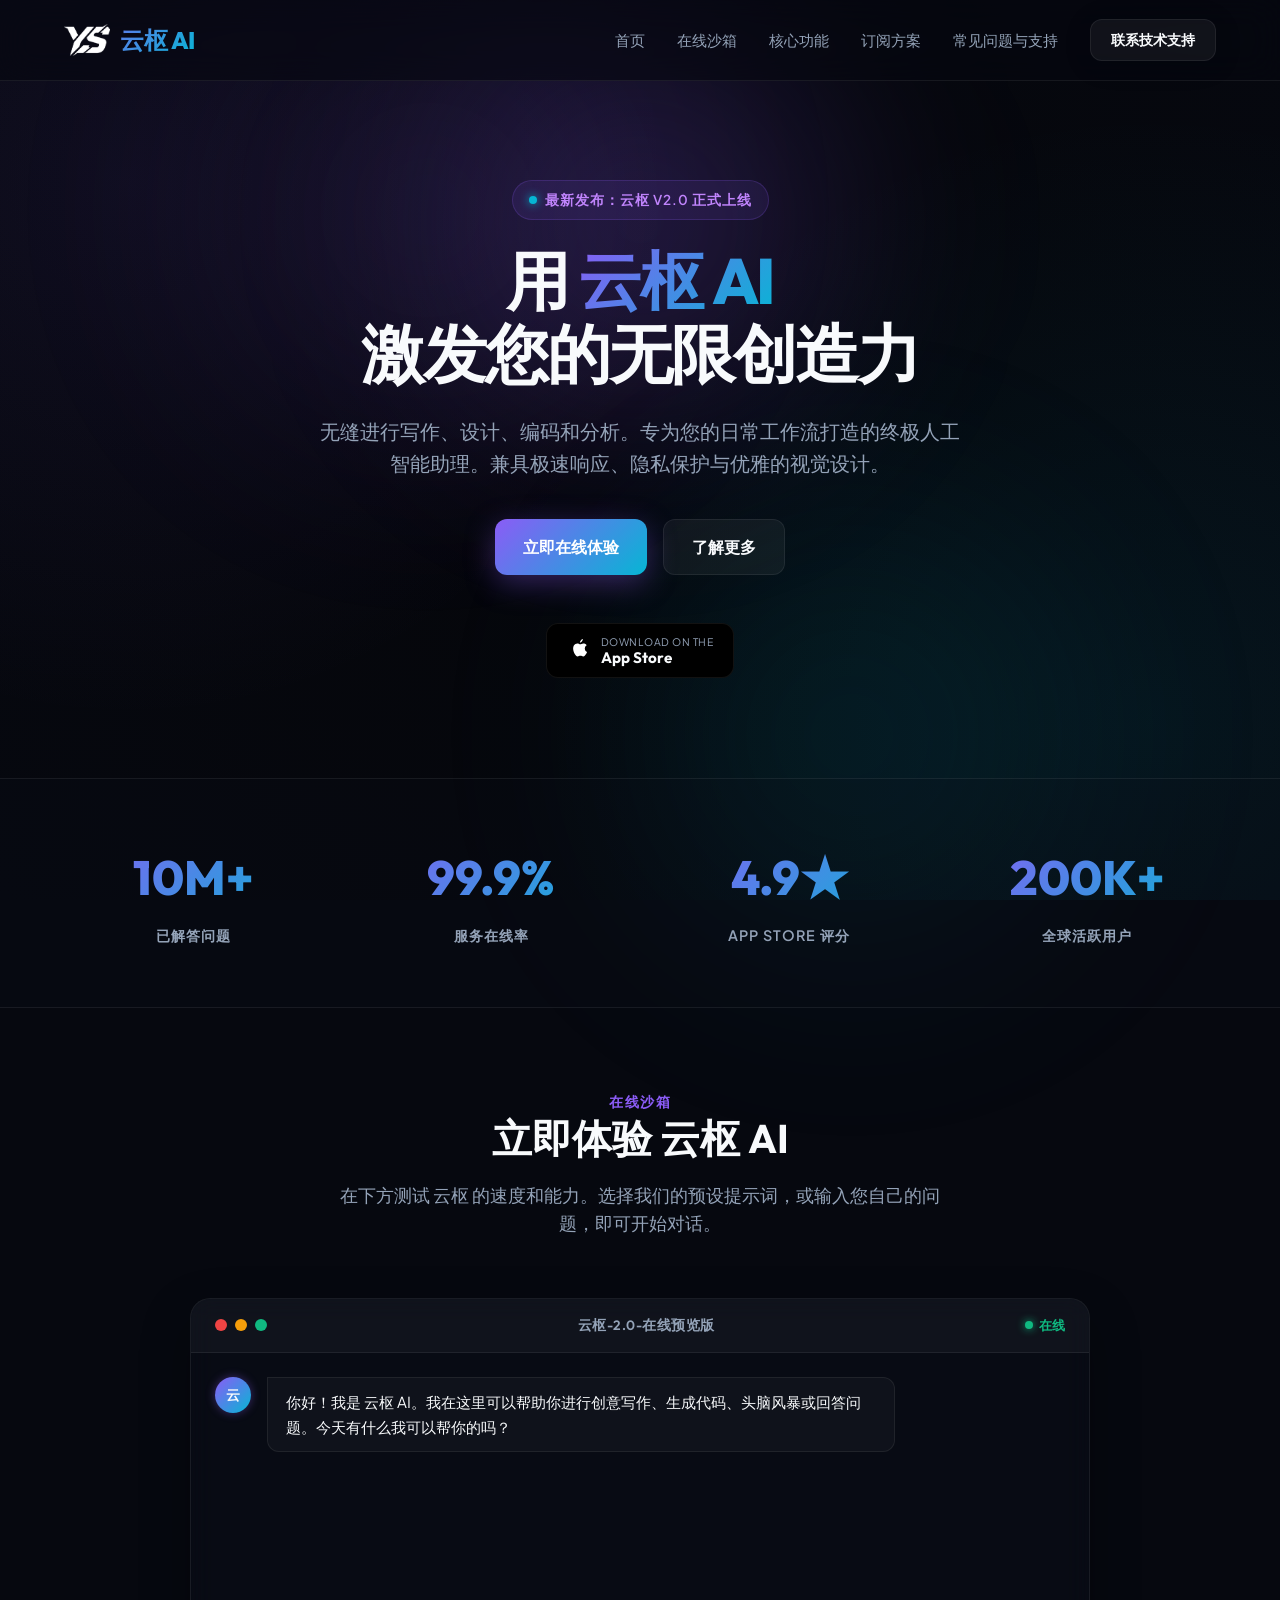
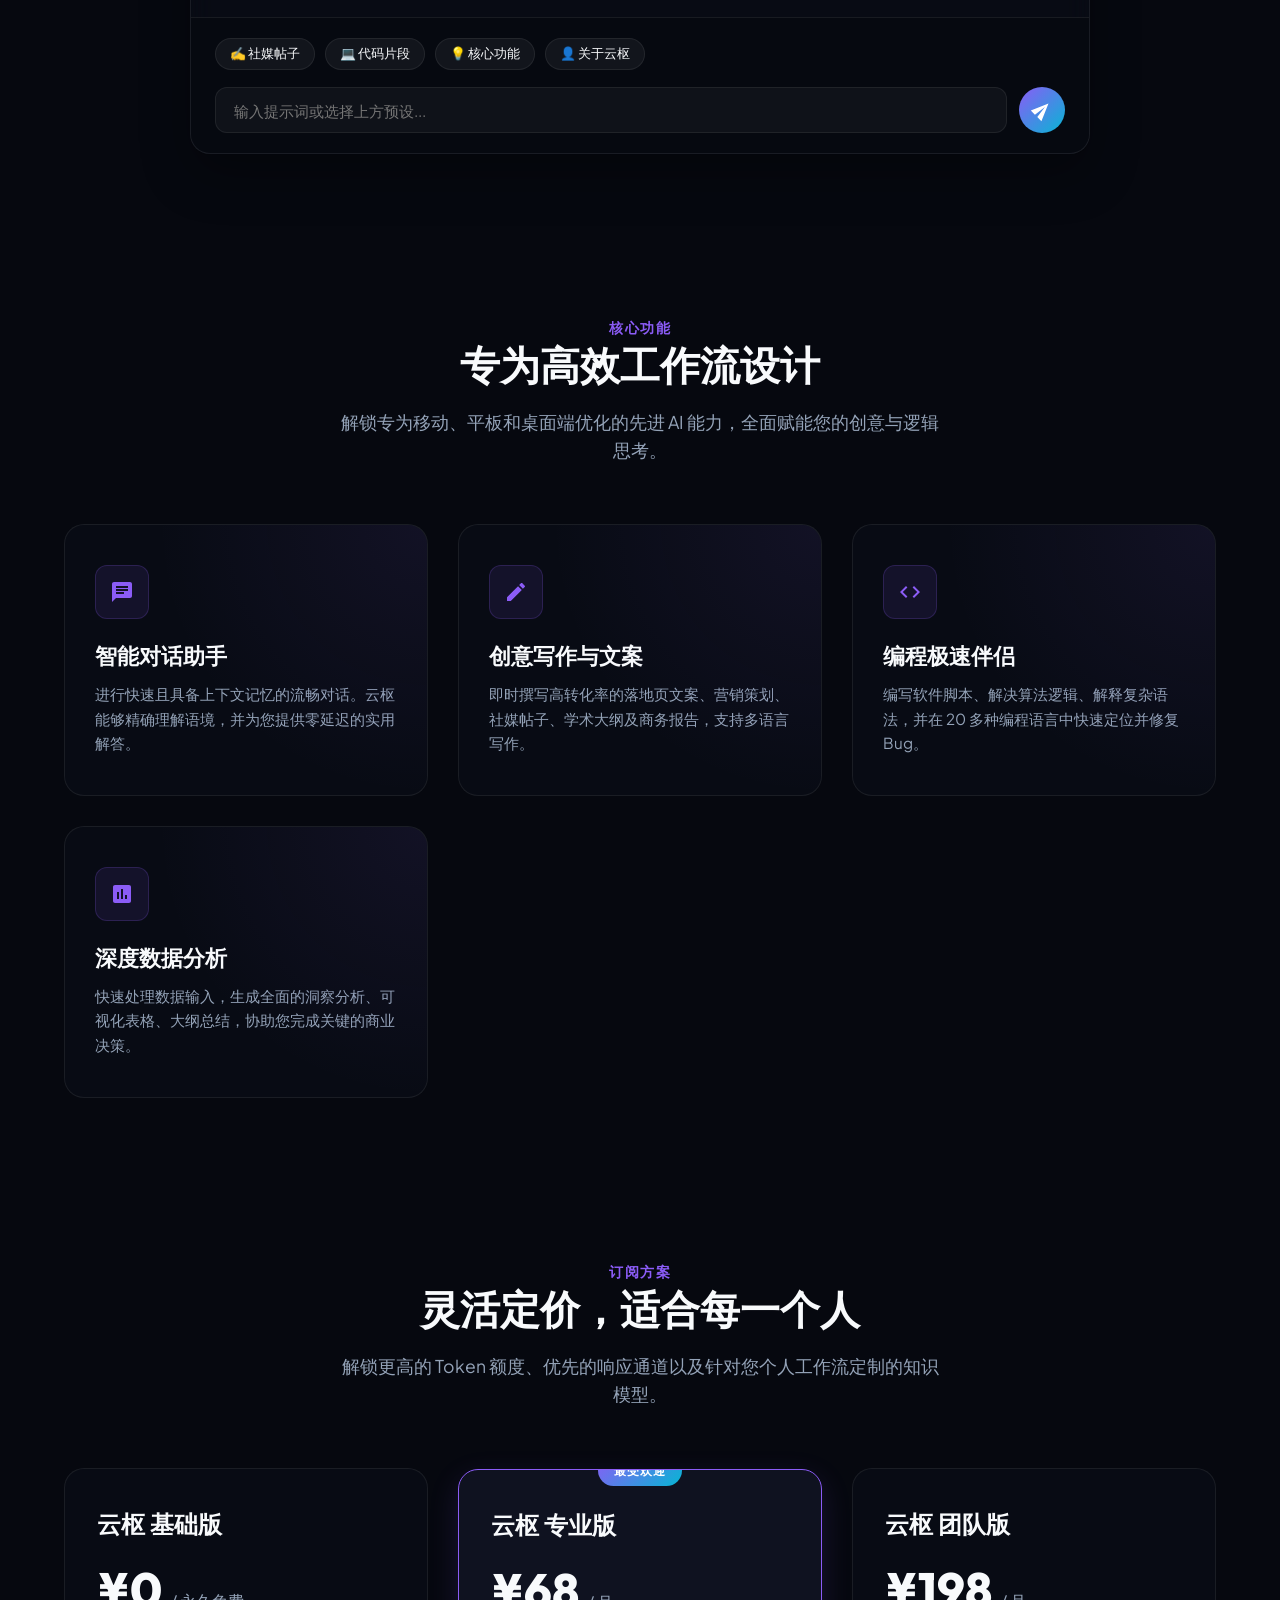
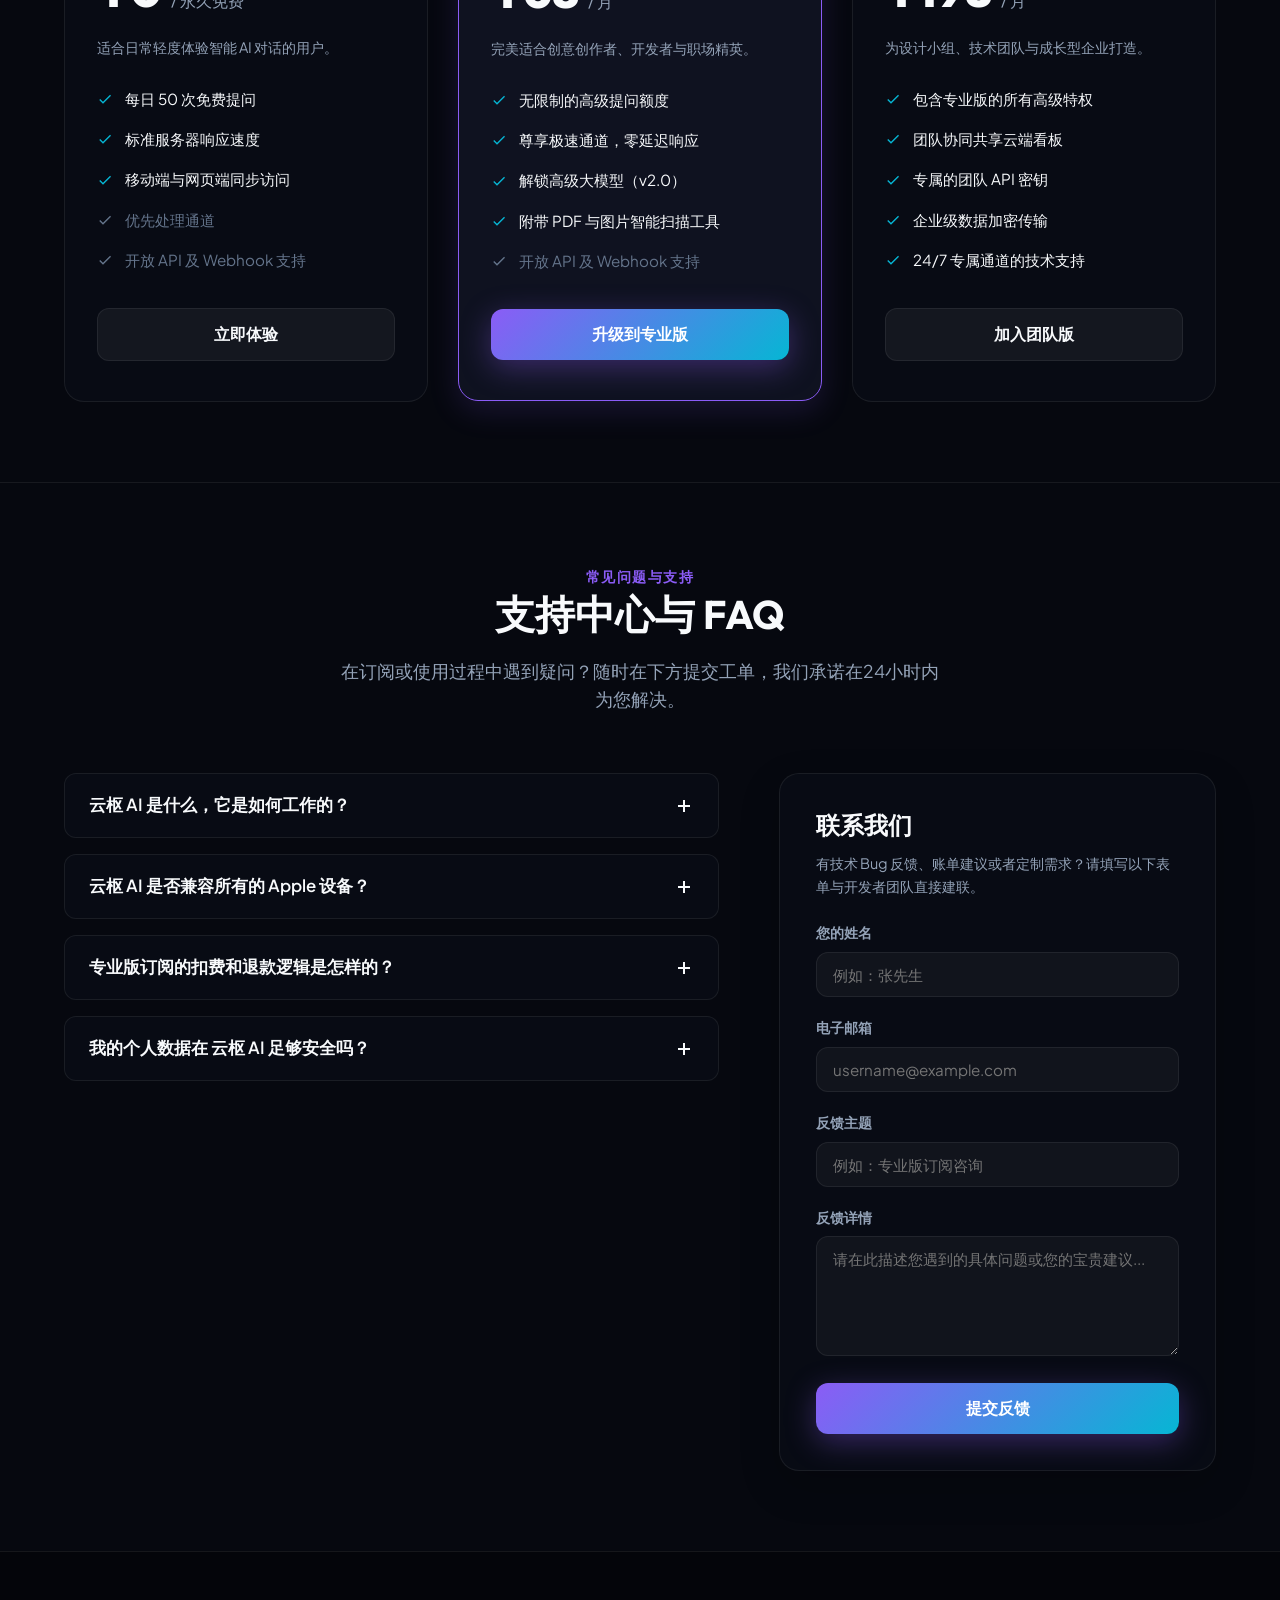
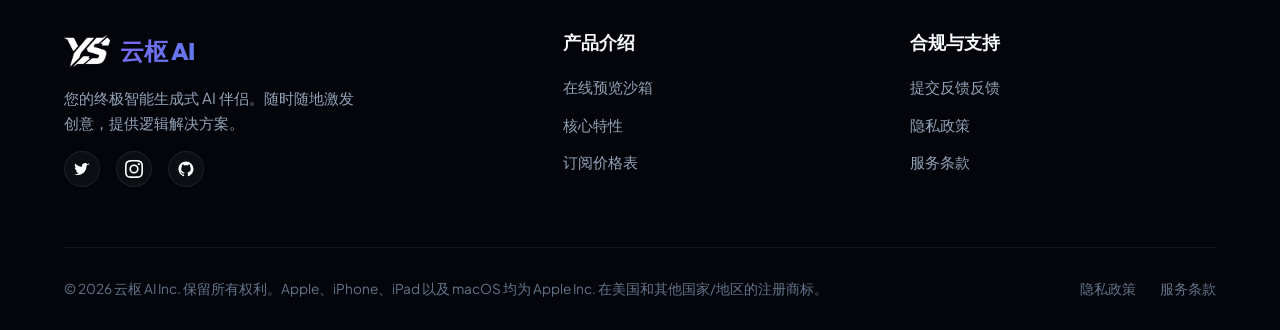
==== commit 8d6c6c74: "style: add premium scroll reveal animations, floating ambient background glows, header scroll progre" ====
--- a/index.html
+++ b/index.html
@@ -16,8 +16,15 @@
 </head>
 <body>
 
+  <!-- 动态漂浮的背景微光层 -->
+  <div class="bg-glow-1"></div>
+  <div class="bg-glow-2"></div>
+
   <!-- 头部 / 导航栏 -->
   <header class="header">
+    <!-- 顶部滚动进度条 -->
+    <div class="scroll-progress" id="scroll-progress"></div>
+    
     <div class="container nav-container">
       <a href="index.html" class="logo">
         <img src="logo.png" alt="云枢 AI Logo" class="logo-img">
@@ -45,25 +52,25 @@
   <section id="hero" class="hero">
     <div class="hero-glow"></div>
     <div class="container">
-      <div class="badge">
+      <div class="badge reveal">
         <span class="badge-dot"></span>
         最新发布：云枢 v2.0 正式上线
       </div>
       
-      <h1 class="hero-title">
+      <h1 class="hero-title reveal delay-100">
         用 <span>云枢 AI</span> <br>激发您的无限创造力
       </h1>
       
-      <p class="hero-desc">
+      <p class="hero-desc reveal delay-200">
         无缝进行写作、设计、编码和分析。专为您的日常工作流打造的终极人工智能助理。兼具极速响应、隐私保护与优雅的视觉设计。
       </p>
       
-      <div class="hero-ctas">
+      <div class="hero-ctas reveal delay-300">
         <a href="#playground" class="btn btn-primary">立即在线体验</a>
         <a href="#features" class="btn btn-secondary">了解更多</a>
       </div>
 
-      <div class="app-badges">
+      <div class="app-badges reveal delay-400">
         <a href="#" class="store-badge" id="download-appstore">
           <svg viewBox="0 0 512 512">
             <path d="M380.6 222.8c-1.9-46.7 38.1-69.1 40-70.2-21.7-31.9-55.8-36.2-67.7-36.7-28.5-2.9-55.8 17-70.3 17-14.4 0-37.1-16.7-60.7-16.2-31 0.4-59.7 18-75.7 45.8-32.5 56.4-8.3 140.3 23 185.5 15.4 22.2 33.3 46.9 57.3 46 23.2-0.9 31.9-15 60.1-15 28.1 0 36.1 15 60.3 14.4 24.7-0.4 40.4-22.3 55.5-44.3 17.5-25.5 24.7-50.2 25.1-51.5-0.5-0.2-48.3-18.5-48.8-74.1zM317.9 76.5c23.2-28.2 22.1-53.7 22.1-53.7s-22.4 0.9-45.6 28.2c-20.7 24.3-18.6 48.7-18.6 48.7s20.6 1.8 42.1-23.2z"/>
@@ -79,7 +86,7 @@
 
   <!-- 数据统计区 -->
   <section class="stats-section">
-    <div class="container stats-grid">
+    <div class="container stats-grid reveal">
       <div class="stat-item">
         <span class="stat-number">10M+</span>
         <span class="stat-label">已解答问题</span>
@@ -102,13 +109,13 @@
   <!-- 互动沙箱 -->
   <section id="playground" class="playground-section">
     <div class="container">
-      <div class="section-header">
+      <div class="section-header reveal">
         <span class="section-subtitle">在线沙箱</span>
         <h2 class="section-title">立即体验 云枢 AI</h2>
         <p class="section-desc">在下方测试 云枢 的速度和能力。选择我们的预设提示词，或输入您自己的问题，即可开始对话。</p>
       </div>
 
-      <div class="simulator-container">
+      <div class="simulator-container reveal delay-100">
         <!-- 模拟器头部 -->
         <div class="sim-header">
           <div class="sim-dots">
@@ -161,7 +168,7 @@
   <!-- 核心功能区 -->
   <section id="features" class="features-section">
     <div class="container">
-      <div class="section-header">
+      <div class="section-header reveal">
         <span class="section-subtitle">核心功能</span>
         <h2 class="section-title">专为高效工作流设计</h2>
         <p class="section-desc">解锁专为移动、平板和桌面端优化的先进 AI 能力，全面赋能您的创意与逻辑思考。</p>
@@ -169,7 +176,7 @@
 
       <div class="features-grid">
         <!-- 功能 1 -->
-        <div class="feature-card">
+        <div class="feature-card reveal">
           <div class="feature-icon-wrapper">
             <!-- 消息气泡图标 -->
             <svg viewBox="0 0 24 24"><path d="M20 2H4c-1.1 0-1.99.9-1.99 2L2 22l4-4h14c1.1 0 2-.9 2-2V4c0-1.1-.9-2-2-2zM6 9h12v2H6V9zm8 5H6v-2h8v2zm4-6H6V6h12v2z"/></svg>
@@ -179,7 +186,7 @@
         </div>
 
         <!-- 功能 2 -->
-        <div class="feature-card">
+        <div class="feature-card reveal delay-100">
           <div class="feature-icon-wrapper">
             <!-- 笔/编辑图标 -->
             <svg viewBox="0 0 24 24"><path d="M3 17.25V21h3.75L17.81 9.94l-3.75-3.75L3 17.25zM20.71 7.04c.39-.39.39-1.02 0-1.41l-2.34-2.34c-.39-.39-1.02-.39-1.41 0l-1.83 1.83 3.75 3.75 1.83-1.83z"/></svg>
@@ -189,7 +196,7 @@
         </div>
 
         <!-- 功能 3 -->
-        <div class="feature-card">
+        <div class="feature-card reveal delay-200">
           <div class="feature-icon-wrapper">
             <!-- 代码图标 -->
             <svg viewBox="0 0 24 24"><path d="M9.4 16.6L4.8 12l4.6-4.6L8 6l-6 6 6 6 1.4-1.4zm5.2 0l4.6-4.6-4.6-4.6L16 6l6 6-6 6-1.4-1.4z"/></svg>
@@ -199,7 +206,7 @@
         </div>
 
         <!-- 功能 4 -->
-        <div class="feature-card">
+        <div class="feature-card reveal delay-300">
           <div class="feature-icon-wrapper">
             <!-- 统计图表图标 -->
             <svg viewBox="0 0 24 24"><path d="M19 3H5c-1.1 0-2 .9-2 2v14c0 1.1.9 2 2 2h14c1.1 0 2-.9 2-2V5c0-1.1-.9-2-2-2zM9 17H7v-7h2v7zm4 0h-2V7h2v10zm4 0h-2v-4h2v4z"/></svg>
@@ -214,7 +221,7 @@
   <!-- 订阅方案区 -->
   <section id="pricing" class="pricing-section">
     <div class="container">
-      <div class="section-header">
+      <div class="section-header reveal">
         <span class="section-subtitle">订阅方案</span>
         <h2 class="section-title">灵活定价，适合每一个人</h2>
         <p class="section-desc">解锁更高的 Token 额度、优先的响应通道以及针对您个人工作流定制的知识模型。</p>
@@ -222,7 +229,7 @@
 
       <div class="pricing-grid">
         <!-- 方案 1 -->
-        <div class="pricing-card">
+        <div class="pricing-card reveal">
           <div class="price-header">
             <h3 class="price-name">云枢 基础版</h3>
             <div class="price-cost">¥0 <span>/ 永久免费</span></div>
@@ -239,7 +246,7 @@
         </div>
 
         <!-- 方案 2 -->
-        <div class="pricing-card popular">
+        <div class="pricing-card popular reveal delay-100">
           <span class="popular-badge">最受欢迎</span>
           <div class="price-header">
             <h3 class="price-name">云枢 专业版</h3>
@@ -257,7 +264,7 @@
         </div>
 
         <!-- 方案 3 -->
-        <div class="pricing-card">
+        <div class="pricing-card reveal delay-200">
           <div class="price-header">
             <h3 class="price-name">云枢 团队版</h3>
             <div class="price-cost">¥198 <span>/ 月</span></div>
@@ -279,7 +286,7 @@
   <!-- 常见问题及反馈区 -->
   <section id="faq" class="faq-support-section">
     <div class="container">
-      <div class="section-header">
+      <div class="section-header reveal">
         <span class="section-subtitle">常见问题与支持</span>
         <h2 class="section-title">支持中心与 FAQ</h2>
         <p class="section-desc">在订阅或使用过程中遇到疑问？随时在下方提交工单，我们承诺在24小时内为您解决。</p>
@@ -287,7 +294,7 @@
 
       <div class="faq-support-grid">
         <!-- 折叠 FAQ 列表 -->
-        <div class="faq-list">
+        <div class="faq-list reveal">
           <div class="faq-item">
             <button class="faq-question">
               云枢 AI 是什么，它是如何工作的？
@@ -330,7 +337,7 @@
         </div>
 
         <!-- 提审联系表单 -->
-        <div class="support-card">
+        <div class="support-card reveal delay-100">
           <h3 class="support-title">联系我们</h3>
           <p class="support-desc">有技术 Bug 反馈、账单建议或者定制需求？请填写以下表单与开发者团队直接建联。</p>
           
--- a/index.css
+++ b/index.css
@@ -1223,6 +1223,109 @@
   margin-bottom: 8px;
 }
 
+/* --- SCROLL PROGRESS BAR --- */
+.scroll-progress {
+  position: absolute;
+  bottom: 0;
+  left: 0;
+  height: 2px;
+  width: 0%;
+  background: var(--grad-hero);
+  z-index: 1002;
+  box-shadow: 0 0 8px rgba(6, 182, 212, 0.6);
+  transition: width 0.1s ease-out;
+}
+
+/* --- FLOATING BACKGROUND GLOWS --- */
+.bg-glow-1, .bg-glow-2 {
+  position: fixed;
+  width: 600px;
+  height: 600px;
+  border-radius: 50%;
+  filter: blur(120px);
+  opacity: 0.15;
+  pointer-events: none;
+  z-index: -1;
+  animation: floatGlow 25s infinite alternate ease-in-out;
+}
+
+.bg-glow-1 {
+  background: radial-gradient(circle, var(--primary) 0%, transparent 70%);
+  top: -10%;
+  left: 10%;
+}
+
+.bg-glow-2 {
+  background: radial-gradient(circle, var(--secondary) 0%, transparent 70%);
+  bottom: -15%;
+  right: 10%;
+  animation-delay: -12s;
+}
+
+@keyframes floatGlow {
+  0% { transform: translate(0, 0) scale(1); }
+  50% { transform: translate(60px, 90px) scale(1.15); }
+  100% { transform: translate(-40px, -60px) scale(0.9); }
+}
+
+/* --- SCROLL REVEAL EFFECTS --- */
+.reveal {
+  opacity: 0;
+  transform: translateY(35px);
+  transition: opacity 0.85s cubic-bezier(0.2, 0.8, 0.2, 1), transform 0.85s cubic-bezier(0.2, 0.8, 0.2, 1);
+}
+
+.reveal.active {
+  opacity: 1;
+  transform: translateY(0);
+}
+
+/* Reveal Delays */
+.delay-100 { transition-delay: 100ms; }
+.delay-200 { transition-delay: 200ms; }
+.delay-300 { transition-delay: 300ms; }
+.delay-400 { transition-delay: 400ms; }
+.delay-500 { transition-delay: 500ms; }
+
+/* --- HOVER SHINE EFFECTS --- */
+.feature-card, .pricing-card {
+  position: relative;
+  overflow: hidden;
+}
+
+.feature-card::after, .pricing-card::after {
+  content: '';
+  position: absolute;
+  top: 0;
+  left: -150%;
+  width: 50%;
+  height: 100%;
+  background: linear-gradient(
+    90deg,
+    transparent,
+    rgba(255, 255, 255, 0.05),
+    transparent
+  );
+  transform: skewX(-20deg);
+  transition: 0.75s cubic-bezier(0.2, 0.8, 0.2, 1);
+  pointer-events: none;
+}
+
+.feature-card:hover::after, .pricing-card:hover::after {
+  left: 150%;
+}
+
+/* Popular pricing card slow pulse */
+@keyframes cardGlowPulse {
+  0% { box-shadow: 0 10px 30px rgba(139, 92, 246, 0.15); }
+  50% { box-shadow: 0 15px 45px rgba(139, 92, 246, 0.35); }
+  100% { box-shadow: 0 10px 30px rgba(139, 92, 246, 0.15); }
+}
+
+.pricing-card.popular {
+  animation: cardGlowPulse 4s infinite ease-in-out;
+}
+
 /* --- RESPONSIVE BREAKPOINTS --- */
 @media (max-width: 992px) {
   .hero-title {
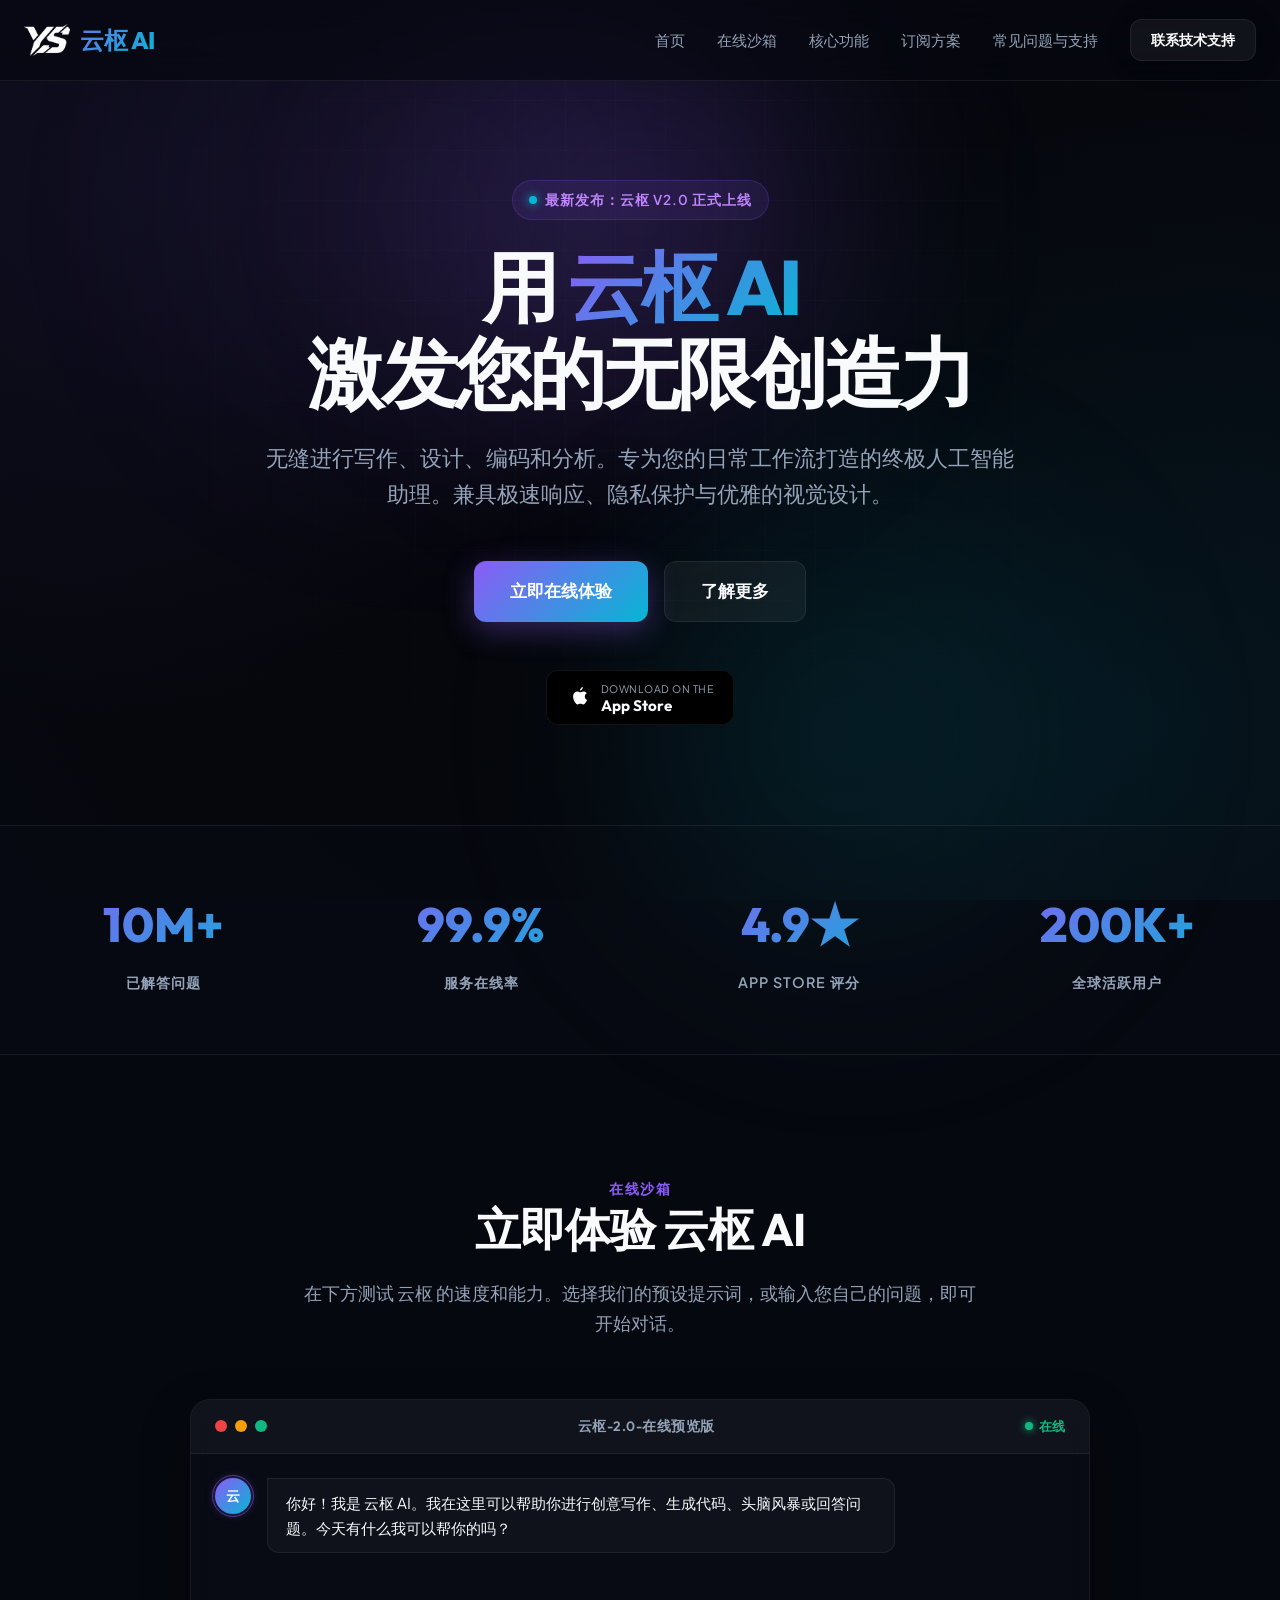
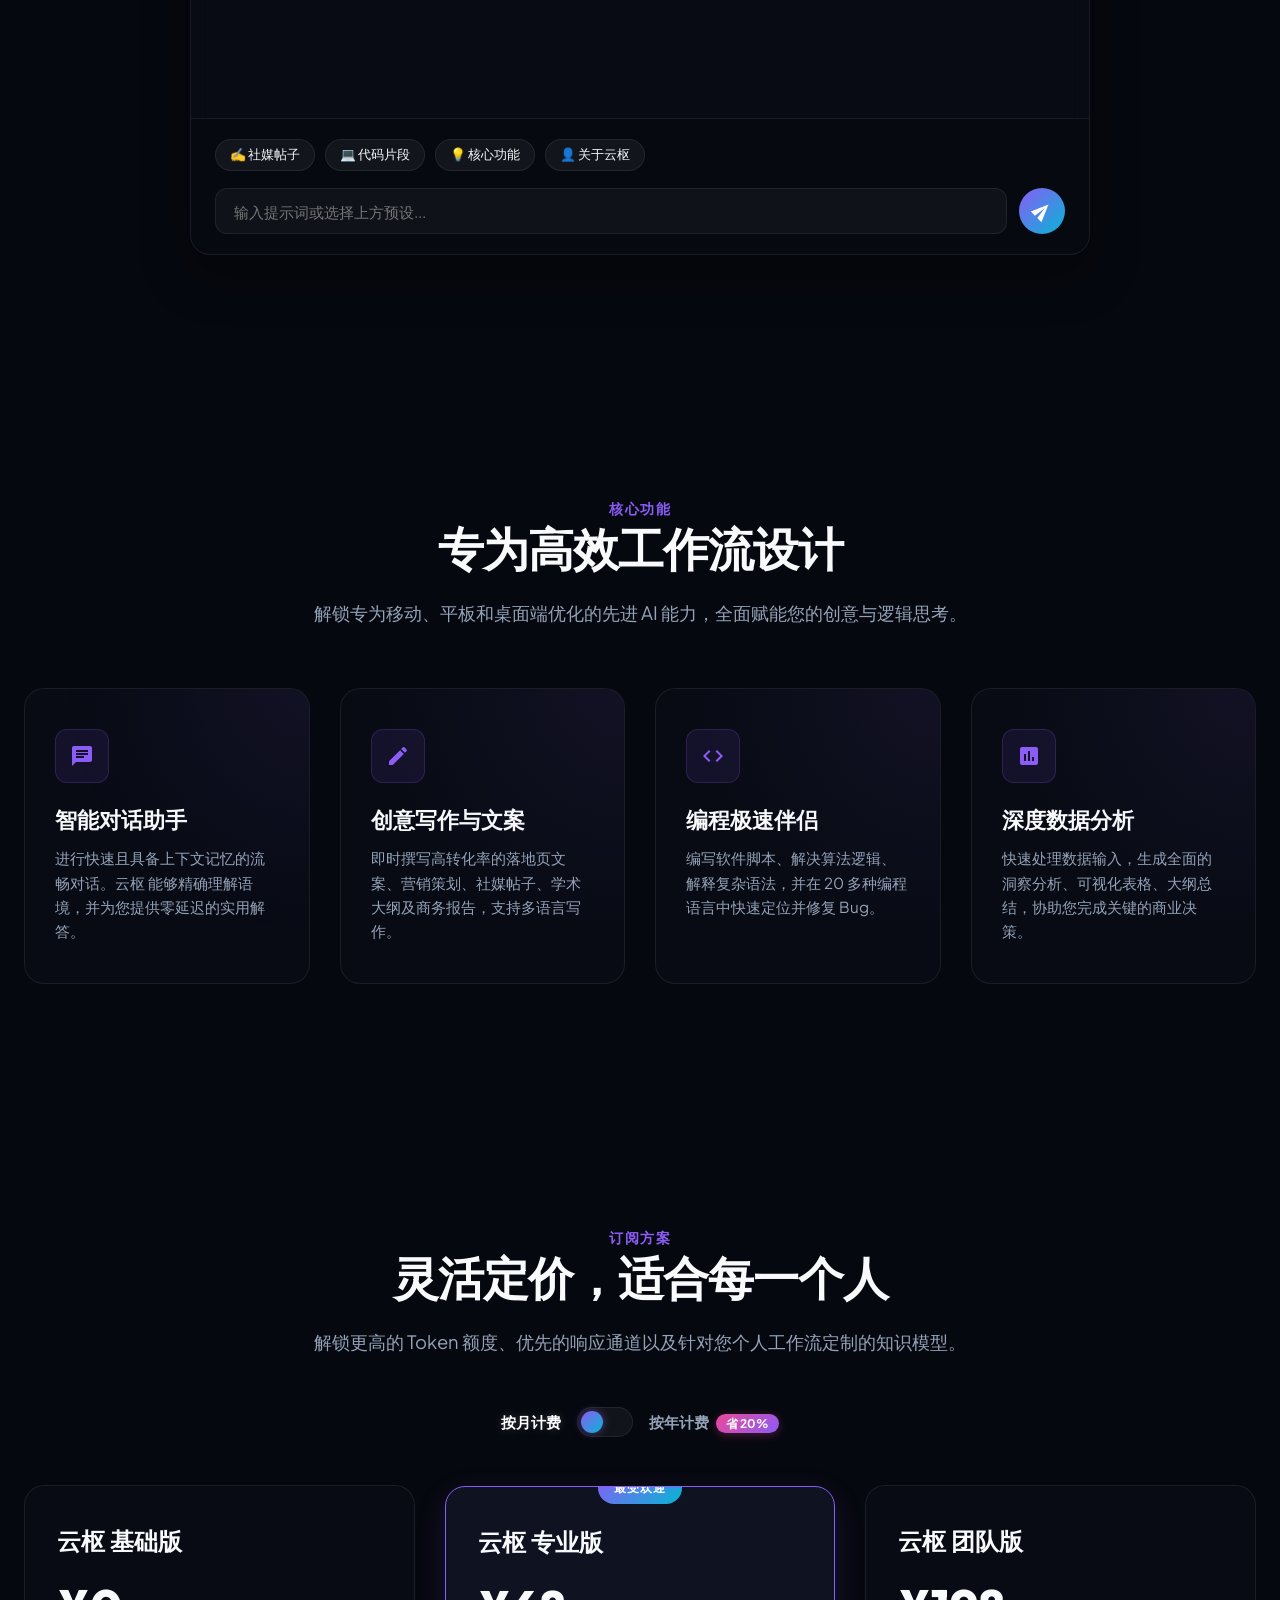
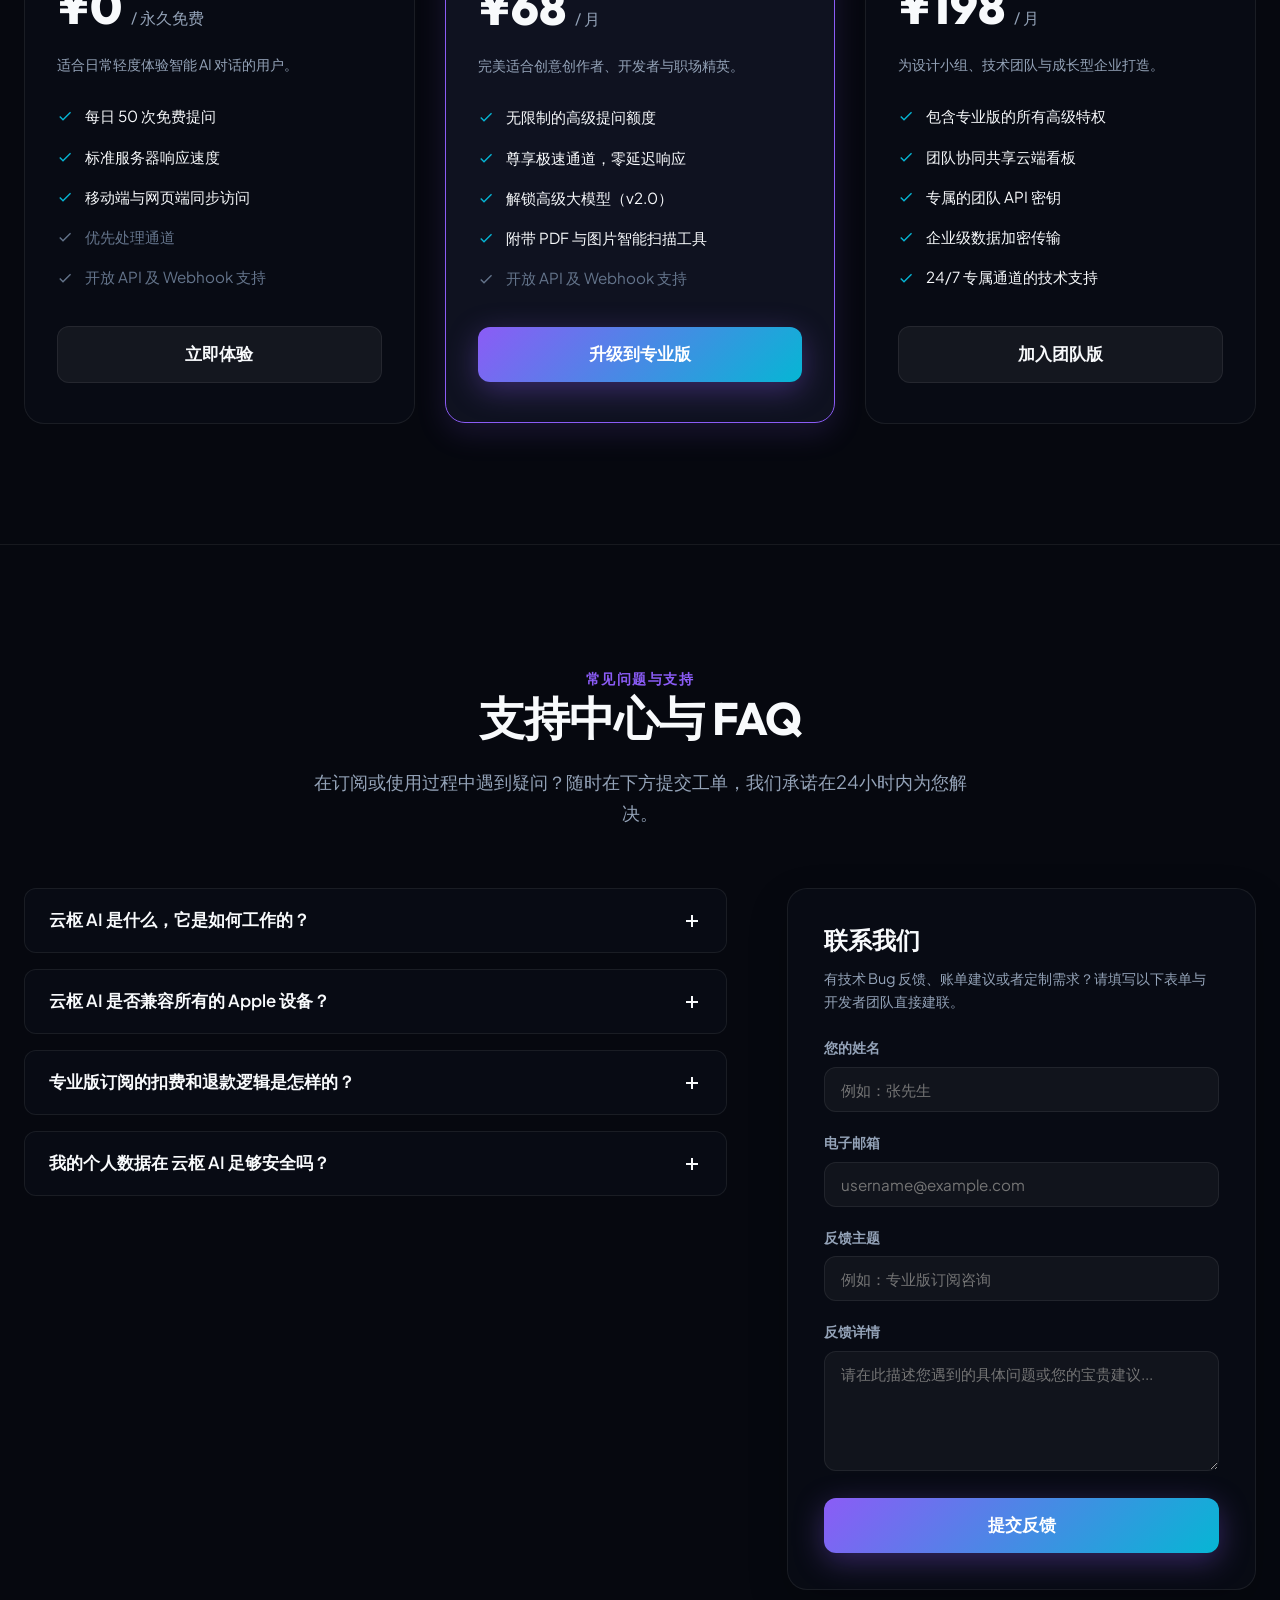
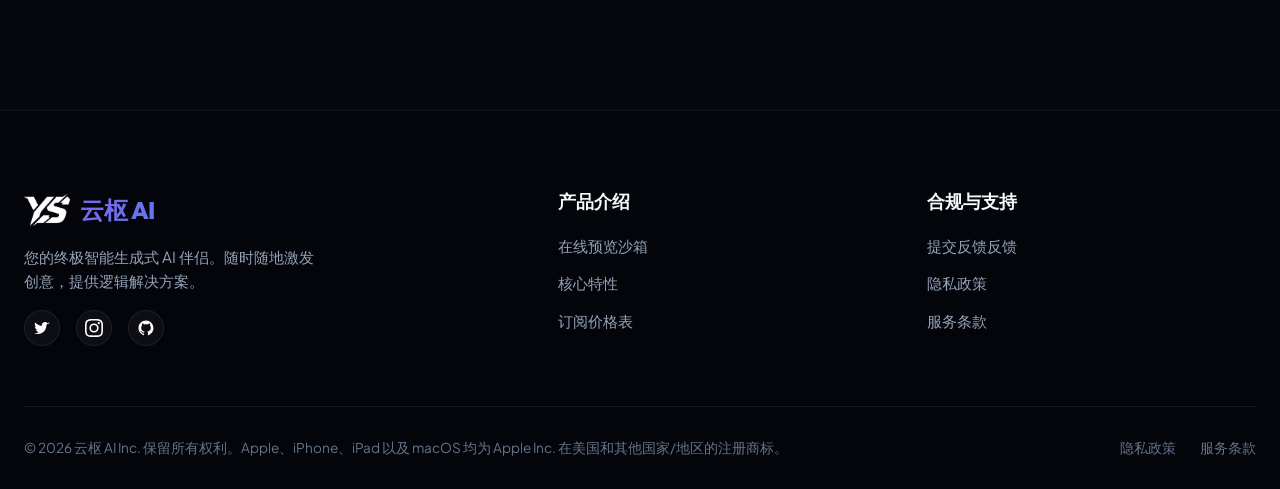
==== commit e92ac489: "style: add pricing cycle toggle switch, active FAQ glow highlight, and bot chat avatar radar ring pu" ====
--- a/index.html
+++ b/index.html
@@ -227,6 +227,14 @@
         <p class="section-desc">解锁更高的 Token 额度、优先的响应通道以及针对您个人工作流定制的知识模型。</p>
       </div>
 
+      <div class="pricing-toggle-container reveal">
+        <span class="toggle-label active" id="toggle-monthly">按月计费</span>
+        <button class="pricing-toggle-btn" id="pricing-toggle-btn" aria-label="切换计费周期">
+          <span class="pricing-toggle-slider"></span>
+        </button>
+        <span class="toggle-label" id="toggle-yearly">按年计费 <span class="discount-badge">省 20%</span></span>
+      </div>
+
       <div class="pricing-grid">
         <!-- 方案 1 -->
         <div class="pricing-card reveal">
@@ -250,7 +258,7 @@
           <span class="popular-badge">最受欢迎</span>
           <div class="price-header">
             <h3 class="price-name">云枢 专业版</h3>
-            <div class="price-cost">¥68 <span>/ 月</span></div>
+            <div class="price-cost" id="price-pro">¥68 <span>/ 月</span></div>
             <p class="price-desc">完美适合创意创作者、开发者与职场精英。</p>
           </div>
           <ul class="price-features">
@@ -267,7 +275,7 @@
         <div class="pricing-card reveal delay-200">
           <div class="price-header">
             <h3 class="price-name">云枢 团队版</h3>
-            <div class="price-cost">¥198 <span>/ 月</span></div>
+            <div class="price-cost" id="price-team">¥198 <span>/ 月</span></div>
             <p class="price-desc">为设计小组、技术团队与成长型企业打造。</p>
           </div>
           <ul class="price-features">
--- a/index.css
+++ b/index.css
@@ -28,7 +28,7 @@
   --grad-dark: linear-gradient(180deg, #090D1A 0%, #05070C 100%);
   
   /* Layout */
-  --max-width: 1200px;
+  --max-width: 1280px;
   --radius-lg: 20px;
   --radius-md: 12px;
   --radius-sm: 8px;
@@ -59,6 +59,26 @@
   line-height: 1.6;
   overflow-x: hidden;
   -webkit-font-smoothing: antialiased;
+  position: relative;
+}
+
+/* 几何科技背景网格 */
+body::before {
+  content: '';
+  position: fixed;
+  top: 0;
+  left: 0;
+  width: 100%;
+  height: 100%;
+  background-image: 
+    linear-gradient(rgba(255, 255, 255, 0.015) 1px, transparent 1px),
+    linear-gradient(90deg, rgba(255, 255, 255, 0.015) 1px, transparent 1px);
+  background-size: 50px 50px;
+  background-position: center top;
+  -webkit-mask-image: radial-gradient(circle at 50% 30%, black 20%, transparent 75%);
+  mask-image: radial-gradient(circle at 50% 30%, black 20%, transparent 75%);
+  pointer-events: none;
+  z-index: -2;
 }
 
 h1, h2, h3, h4, h5, h6 {
@@ -220,11 +240,11 @@
   display: inline-flex;
   align-items: center;
   justify-content: center;
-  gap: 8px;
-  padding: 14px 28px;
+  gap: 10px;
+  padding: 16px 36px;
   border-radius: var(--radius-md);
   font-weight: 600;
-  font-size: 1rem;
+  font-size: 1.05rem;
   cursor: pointer;
   transition: var(--transition);
 }
@@ -334,12 +354,12 @@
 .hero-title {
   position: relative;
   z-index: 2;
-  font-size: 4rem;
+  font-size: 4.8rem;
   font-weight: 800;
-  letter-spacing: -2px;
-  max-width: 900px;
+  letter-spacing: -3px;
+  max-width: 1000px;
   margin: 0 auto 24px;
-  line-height: 1.15;
+  line-height: 1.12;
 }
 
 .hero-title span {
@@ -351,11 +371,12 @@
 .hero-desc {
   position: relative;
   z-index: 2;
-  font-size: 1.25rem;
-  color: var(--text-muted);
-  max-width: 650px;
-  margin: 0 auto 40px;
+  font-size: 1.35rem;
+  color: var(--text-muted);
+  max-width: 760px;
+  margin: 0 auto 48px;
   font-weight: 400;
+  line-height: 1.7;
 }
 
 .hero-ctas {
@@ -421,7 +442,7 @@
 
 /* --- PLAYGROUND / SIMULATOR SECTION --- */
 .playground-section {
-  padding: 80px 0;
+  padding: 120px 0;
   position: relative;
 }
 
@@ -440,15 +461,17 @@
 }
 
 .section-title {
-  font-size: 2.5rem;
-  margin-bottom: 18px;
+  font-size: 2.85rem;
+  margin-bottom: 20px;
+  letter-spacing: -1px;
 }
 
 .section-desc {
-  font-size: 1.1rem;
-  color: var(--text-muted);
-  max-width: 600px;
+  font-size: 1.15rem;
+  color: var(--text-muted);
+  max-width: 680px;
   margin: 0 auto;
+  line-height: 1.65;
 }
 
 .simulator-container {
@@ -681,7 +704,7 @@
 
 /* --- FEATURES GRID --- */
 .features-section {
-  padding: 80px 0;
+  padding: 120px 0;
   position: relative;
 }
 
@@ -797,7 +820,7 @@
 
 /* --- PRICING SECTION --- */
 .pricing-section {
-  padding: 80px 0;
+  padding: 120px 0;
   position: relative;
 }
 
@@ -912,7 +935,7 @@
 
 /* --- FAQ & SUPPORT SECTION --- */
 .faq-support-section {
-  padding: 80px 0;
+  padding: 120px 0;
   border-top: 1px solid var(--border-color);
   position: relative;
 }
@@ -1326,6 +1349,100 @@
   animation: cardGlowPulse 4s infinite ease-in-out;
 }
 
+/* --- PRICING TOGGLE SWITCH --- */
+.pricing-toggle-container {
+  display: flex;
+  align-items: center;
+  justify-content: center;
+  gap: 16px;
+  margin-top: -10px;
+  margin-bottom: 48px;
+}
+
+.toggle-label {
+  font-size: 0.95rem;
+  font-weight: 600;
+  color: var(--text-muted);
+  transition: var(--transition);
+}
+
+.toggle-label.active {
+  color: #fff;
+  text-shadow: 0 0 10px rgba(255, 255, 255, 0.2);
+}
+
+.discount-badge {
+  background: var(--grad-accent);
+  color: #fff;
+  padding: 2px 10px;
+  border-radius: 50px;
+  font-size: 0.75rem;
+  font-weight: 700;
+  margin-left: 4px;
+  box-shadow: 0 2px 10px rgba(236, 72, 153, 0.3);
+}
+
+.pricing-toggle-btn {
+  width: 56px;
+  height: 30px;
+  background: rgba(255, 255, 255, 0.05);
+  border: 1px solid var(--border-color);
+  border-radius: 50px;
+  position: relative;
+  cursor: pointer;
+  transition: var(--transition);
+}
+
+.pricing-toggle-btn:hover {
+  border-color: rgba(255, 255, 255, 0.2);
+}
+
+.pricing-toggle-slider {
+  width: 22px;
+  height: 22px;
+  background: var(--grad-hero);
+  border-radius: 50%;
+  position: absolute;
+  top: 3px;
+  left: 3px;
+  transition: transform 0.35s cubic-bezier(0.4, 0, 0.2, 1);
+  box-shadow: 0 0 8px rgba(139, 92, 246, 0.5);
+}
+
+.pricing-toggle-btn.yearly .pricing-toggle-slider {
+  transform: translateX(26px);
+}
+
+/* --- ACTIVE FAQ CARD GLOW --- */
+.faq-item.active {
+  border-color: var(--primary);
+  background: rgba(139, 92, 246, 0.03);
+  box-shadow: 0 5px 25px rgba(139, 92, 246, 0.1);
+}
+
+/* --- BOT CHAT AVATAR RADAR RING --- */
+.chat-avatar-bot {
+  position: relative;
+}
+
+.chat-avatar-bot::before {
+  content: '';
+  position: absolute;
+  top: -3px;
+  left: -3px;
+  right: -3px;
+  bottom: -3px;
+  border: 1px solid rgba(139, 92, 246, 0.5);
+  border-radius: 50%;
+  animation: pulseRing 2.2s infinite ease-in-out;
+  pointer-events: none;
+}
+
+@keyframes pulseRing {
+  0% { transform: scale(1); opacity: 0.8; }
+  100% { transform: scale(1.3); opacity: 0; }
+}
+
 /* --- RESPONSIVE BREAKPOINTS --- */
 @media (max-width: 992px) {
   .hero-title {
